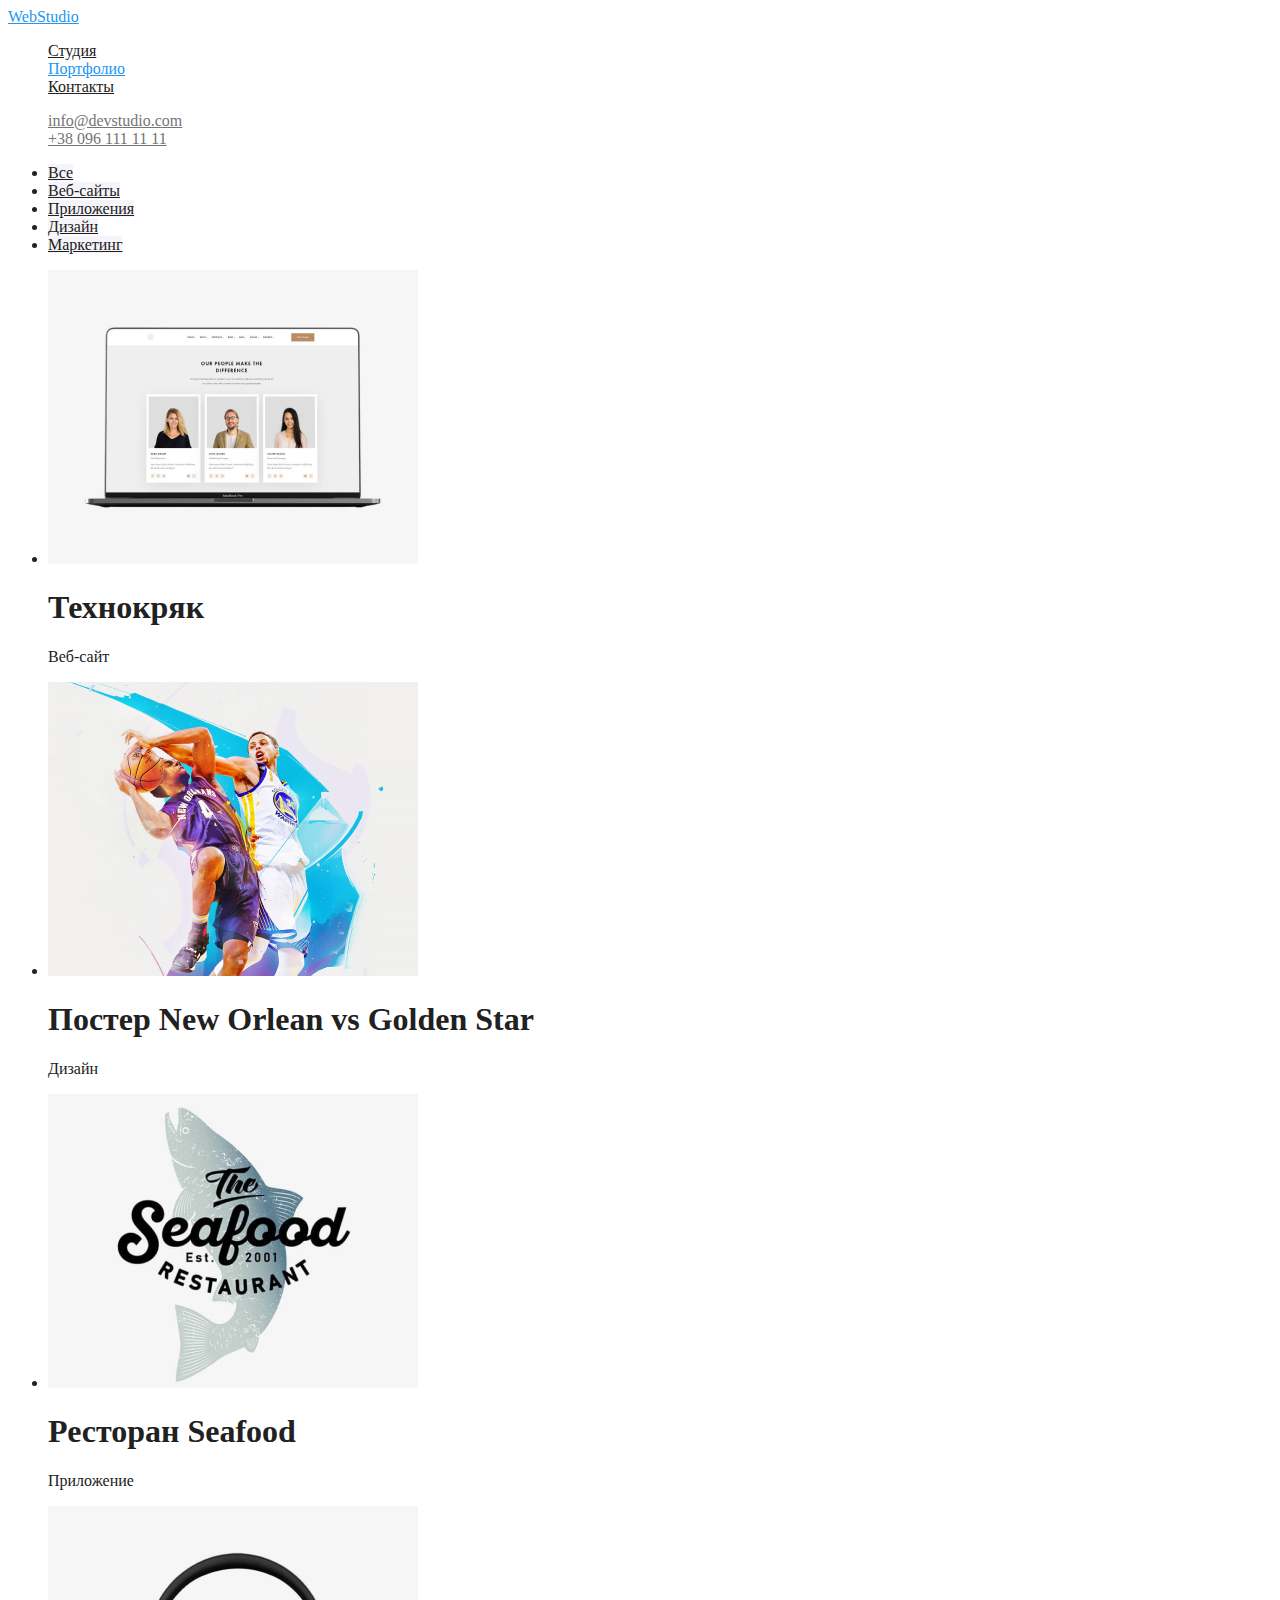
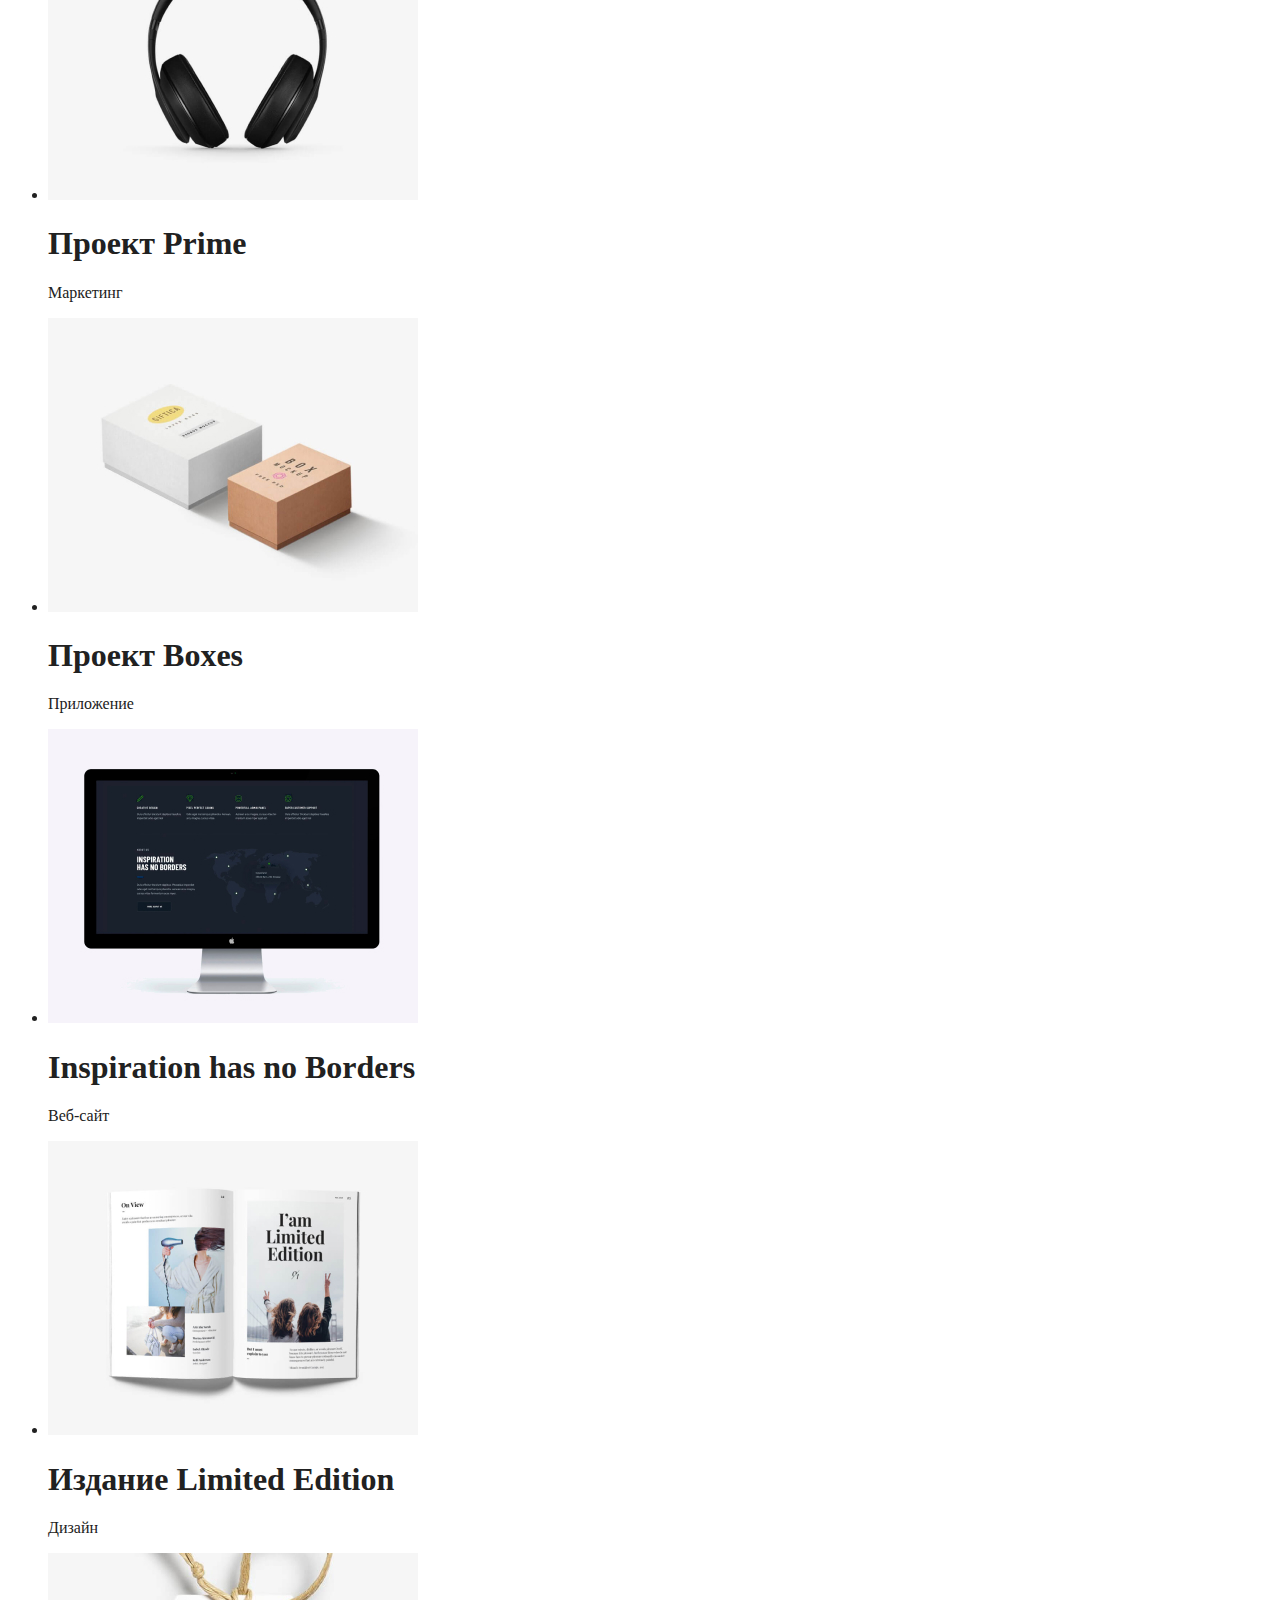
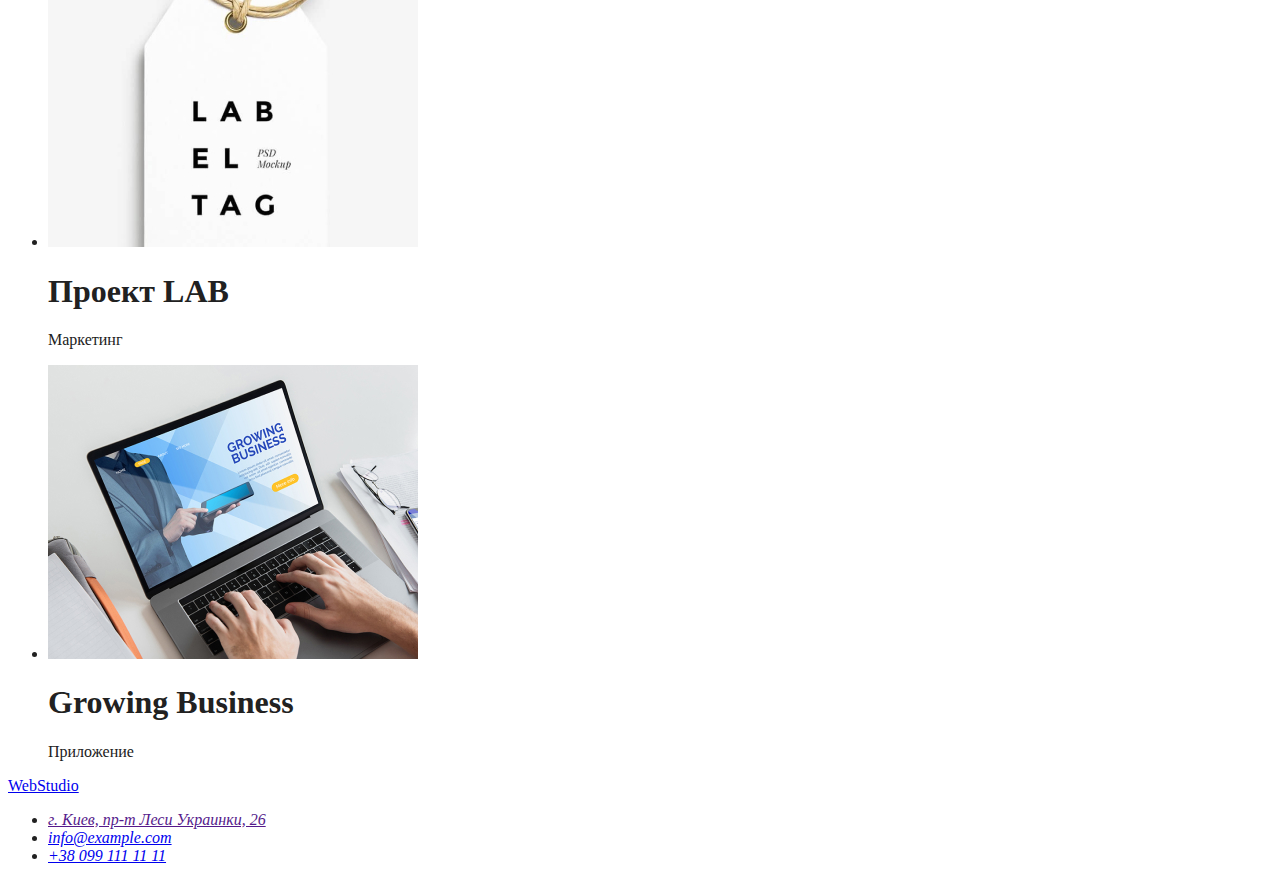
==== portfolio.html @ 6e8e8f47 "начало дз" ====
<!DOCTYPE html>
<html lang="en">
<head>
    <meta charset="UTF-8">
    <meta http-equiv="X-UA-Compatible" content="IE=edge">
    <meta name="viewport" content="width=device-width, initial-scale=1.0">
    <title>Document</title>
    <link rel="stylesheet" href="/css/style.css">
</head>
<body>
    
    <!--  Webpage header  --> 
    <header>

        <!--  Navigating to other pages  -->
        <nav>
          <a href="/" class="logo"> WebStudio </a>

          <ul class=" site-nav  list">
             <li><a href="">Студия</a></li>
             <li><a href="" class="current">Портфолио</a></li>
             <li><a href="">Контакты</a></li>
          </ul>
        </nav>


          <ul class="auto-nav  list">
             <li><a href="">info@devstudio.com</a></li>
             <li><a href="">+38 096 111 11 11</a></li>
          </ul>

        
    </header>

    <main>

        <!-- Section  -->

        <ul class="button-secondary">
            <li>
                <a href="">Все</a>
            </li>
            <li>
                <a href="">Веб-сайты</a>
            </li>
            <li>
                <a href="">Приложения</a>
            </li>
            <li>
                <a href="">Дизайн</a>
            </li>
            <li>
                <a href="">Маркетинг</a>
            </li>
        </ul>

        <ul>
            <li>
                <img src="./imeges/portfolio1.jpg" alt="" width="">
                <h1>Технокряк</h1>
                <p>Веб-сайт</p>
            </li>
            <li>
                <img src="./imeges/portfolio2.jpg" alt="" width="">
                <h1>Постер New Orlean vs Golden Star</h1>
                <p>Дизайн</p>
            </li>
            <li>
                <img src="./imeges/portfolio3.jpg" alt="" width="">
                <h1>Ресторан Seafood</h1>
                <p>Приложение</p>
            </li>
            <li>
                <img src="./imeges/portfolio4.jpg" alt="" width="">
                <h1>Проект Prime</h1>
                <p>Маркетинг</p>
            </li>
            <li>
                <img src="./imeges/portfolio5.jpg" alt="" width="">
                <h1>Проект Boxes</h1>
                <p>Приложение</p>
            </li>
            <li>
                <img src="./imeges/portfolio6.jpg" alt="" width="">
                <h1>Inspiration has no Borders</h1>
                <p>Веб-сайт</p>
            </li>
            <li>
                <img src="./imeges/portfolio7.jpg" alt="" width="">
                <h1>Издание Limited Edition</h1>
                <p>Дизайн</p>
            </li>
            <li>
                <img src="./imeges/portfolio8.jpg" alt="" width="">
                <h1>Проект LAB</h1>
                <p>Маркетинг</p>
            </li>
            <li>
                <img src="./imeges/portfolio9.jpg" alt="" width="">
                <h1>Growing Business</h1>
                <p>Приложение</p>
            </li>

        </ul>
    </main>






    <!-- Footer  -->
    <footer>

        <a href="/"> WebStudio </a>

        <address>
            <ul>
                <li>
                    <a href="">г. Киев, пр-т Леси Украинки, 26</a>
                </li>
                <li>
                    <a href="mailto:info@example.com" >info@example.com</a>
                </li>
                <li>
                    <a href="tel:+38 099 111 11 11">+38 099 111 11 11</a>
                </li>
             </ul>
        </address>


    </footer>
</body>
</html>
---- css/style.css ----
:root{
    --primary-text-color: #212121;
    --title-text-color: #757575;
    --accent-color: #FFFFFF;
    --hover-color: #2196F3;
    --background-color: #F5F4FA;
    
}



body{
    color: var(--primary-text-color);
}

.list{
    list-style: none;
}

/* Heder */
.logo{
    color: var(--hover-color);
}

/* Site navigation */
.site-nav a{
    color: var(--primary-text-color);
}
.site-nav :hover , 
.site-nav :focus{
    color: var(--hover-color);
}
.site-nav .current{
    color: var(--hover-color);
}

.auto-nav a{
    color: var(--title-text-color);
}
.auto-nav :hover,
.auto-nav :focus{
    color: var(--hover-color);
}

/*  Hero section */

.hero-title{
    color: var(--accent-color);
}

/* Section 2 */

.work-list .title{
    color: var(--primary-text-color) ;
}
.work-list .paragraph{
    color: var(--title-text-color);
}

/* Section 3 */

.section-title{
    color: var(--primary-text-color);
}

/* Section 4 */

.team-list .title {
    color: var(--primary-text-color);
}
.team-list .paragraph{
    color: var(--title-text-color);
}



/* Portfolio */

.button-secondary a{
    color:var(--primary-text-color);
    background:var(--background-color);
}
.button-secondary :hover,
.button-secondary :focus{
    background: var(--hover-color);
}
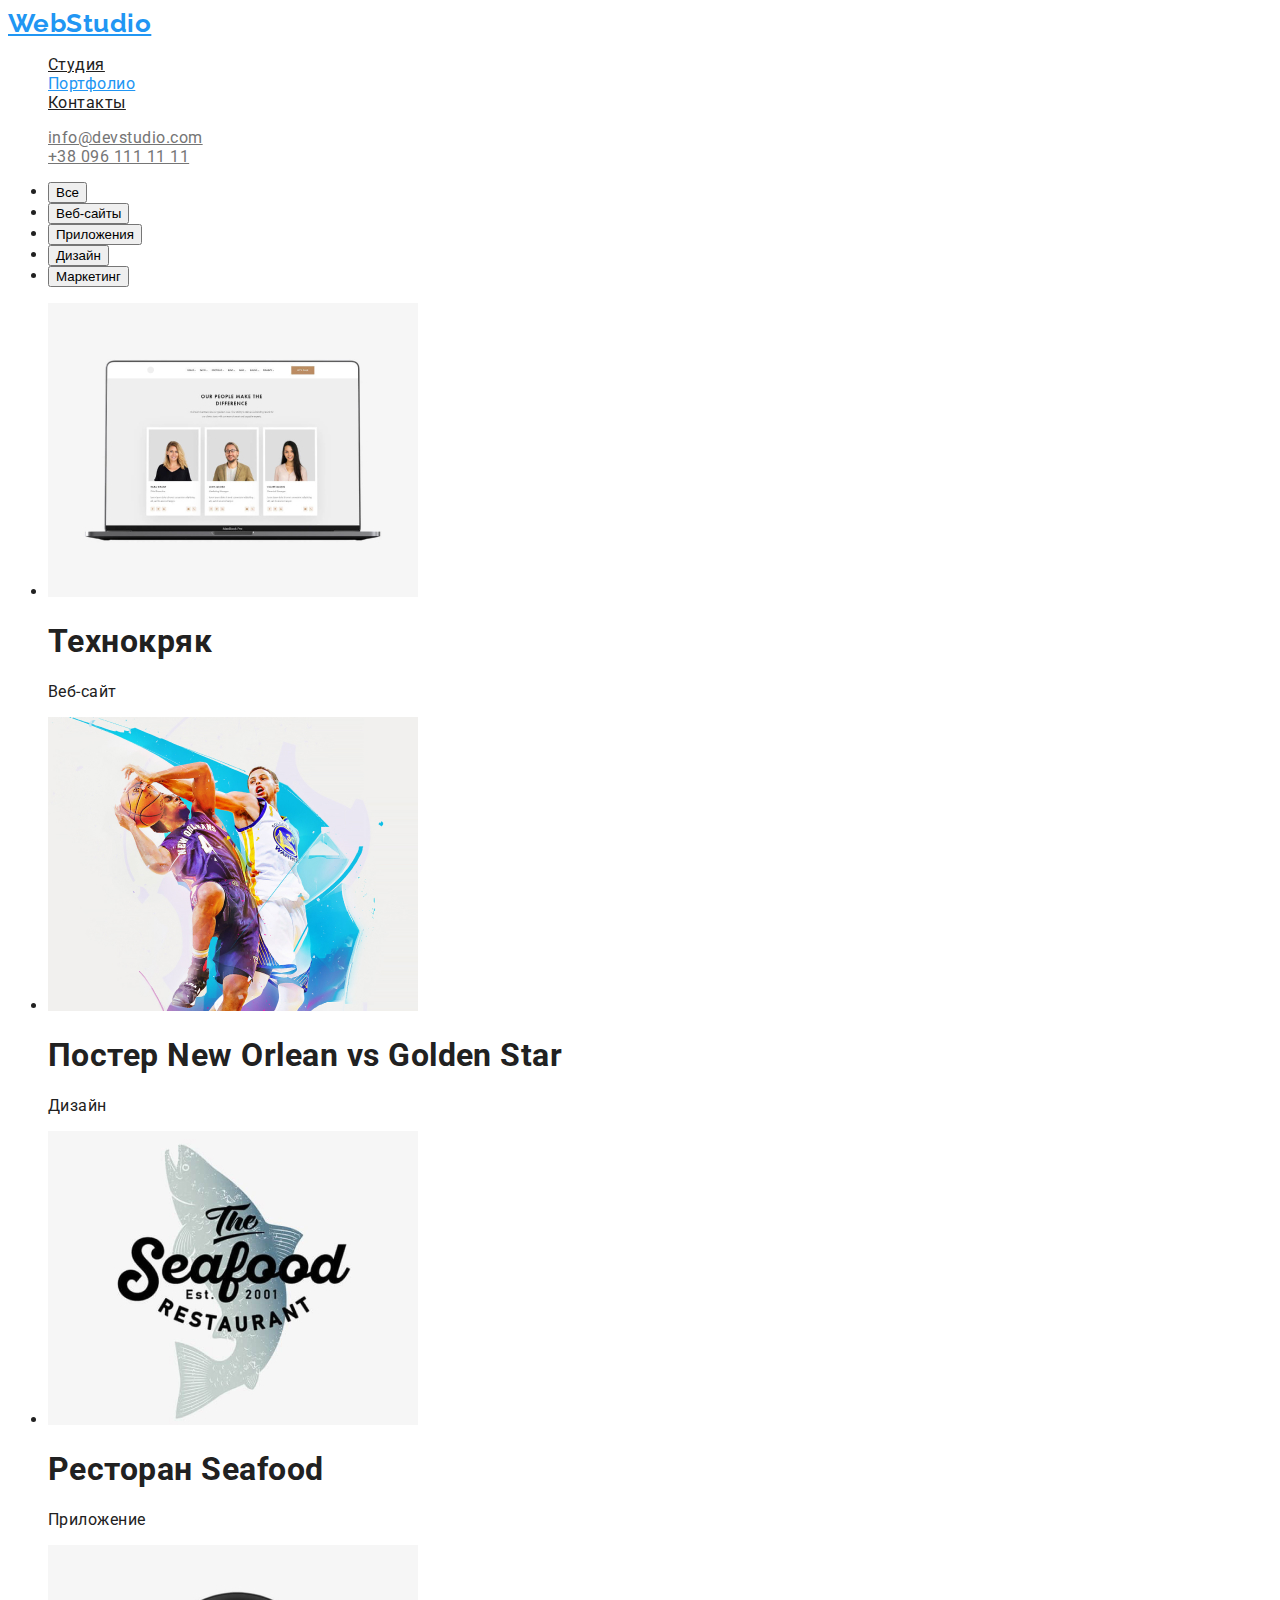
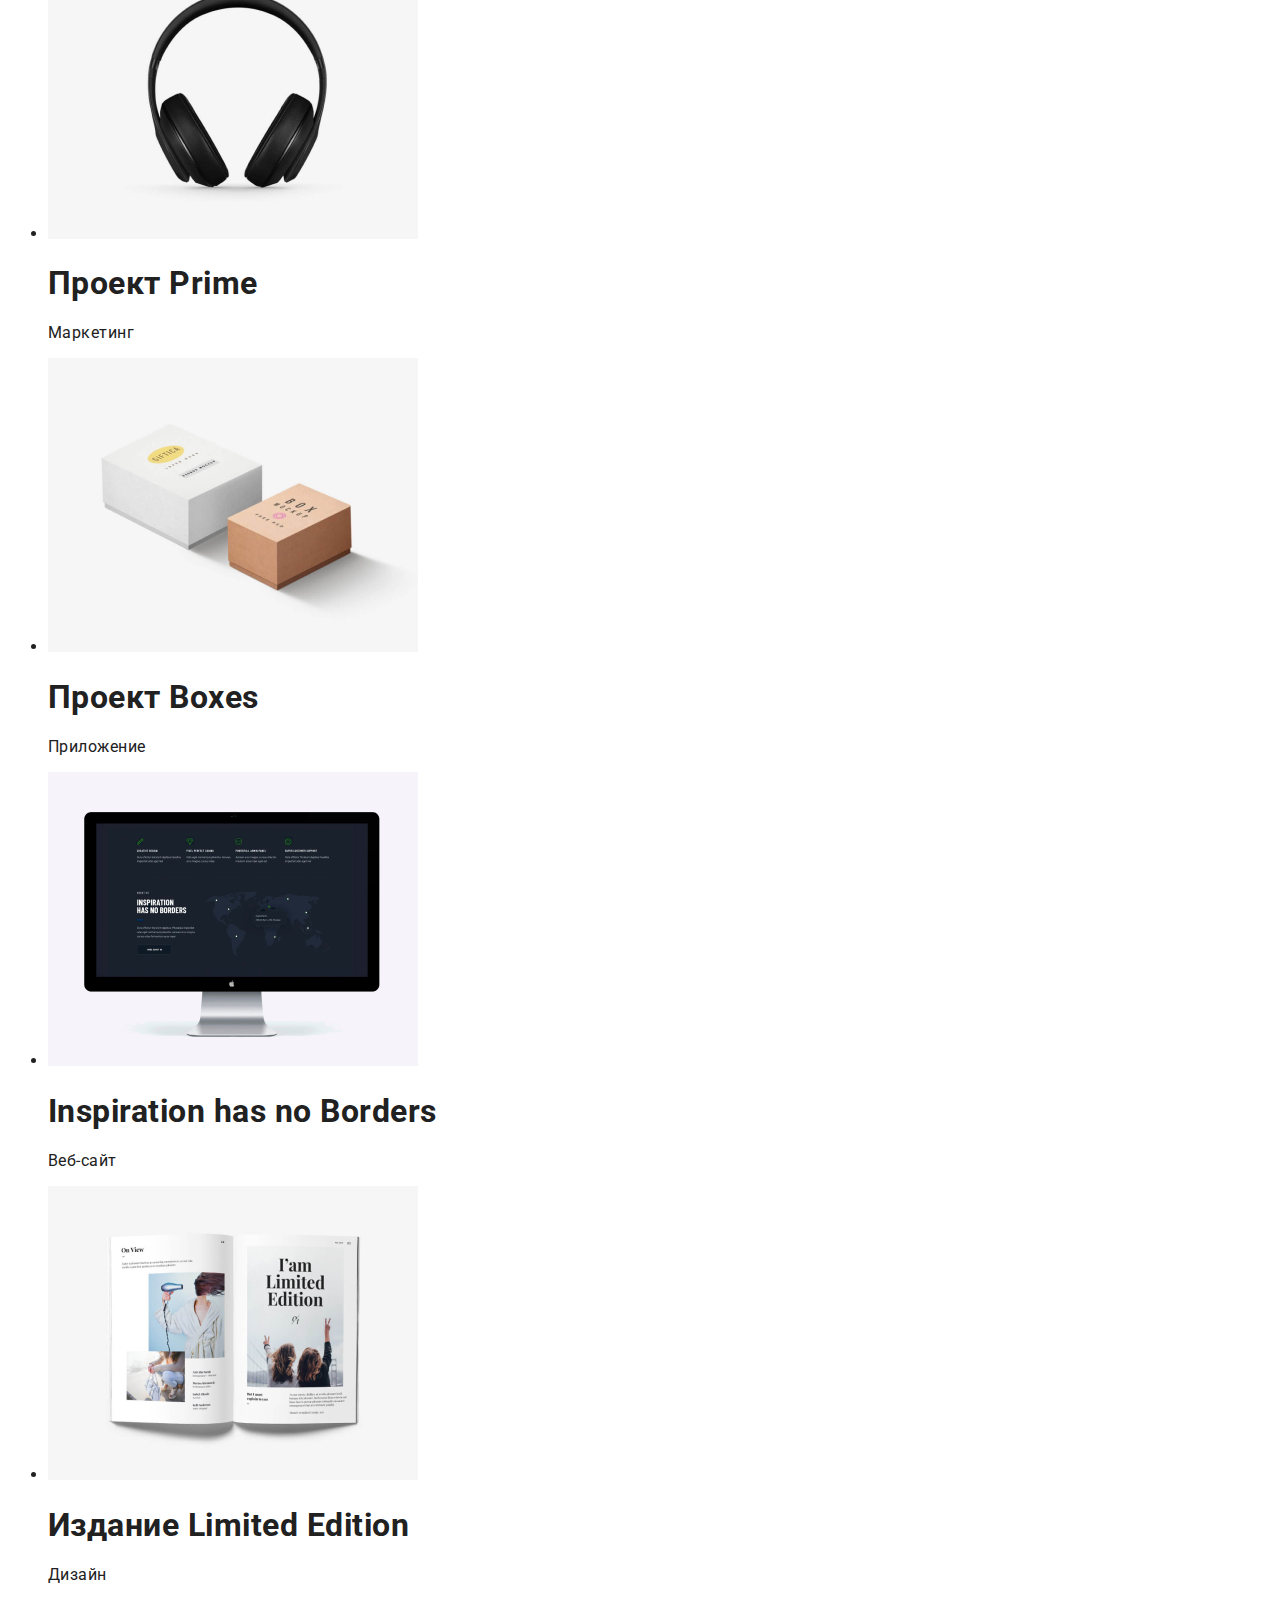
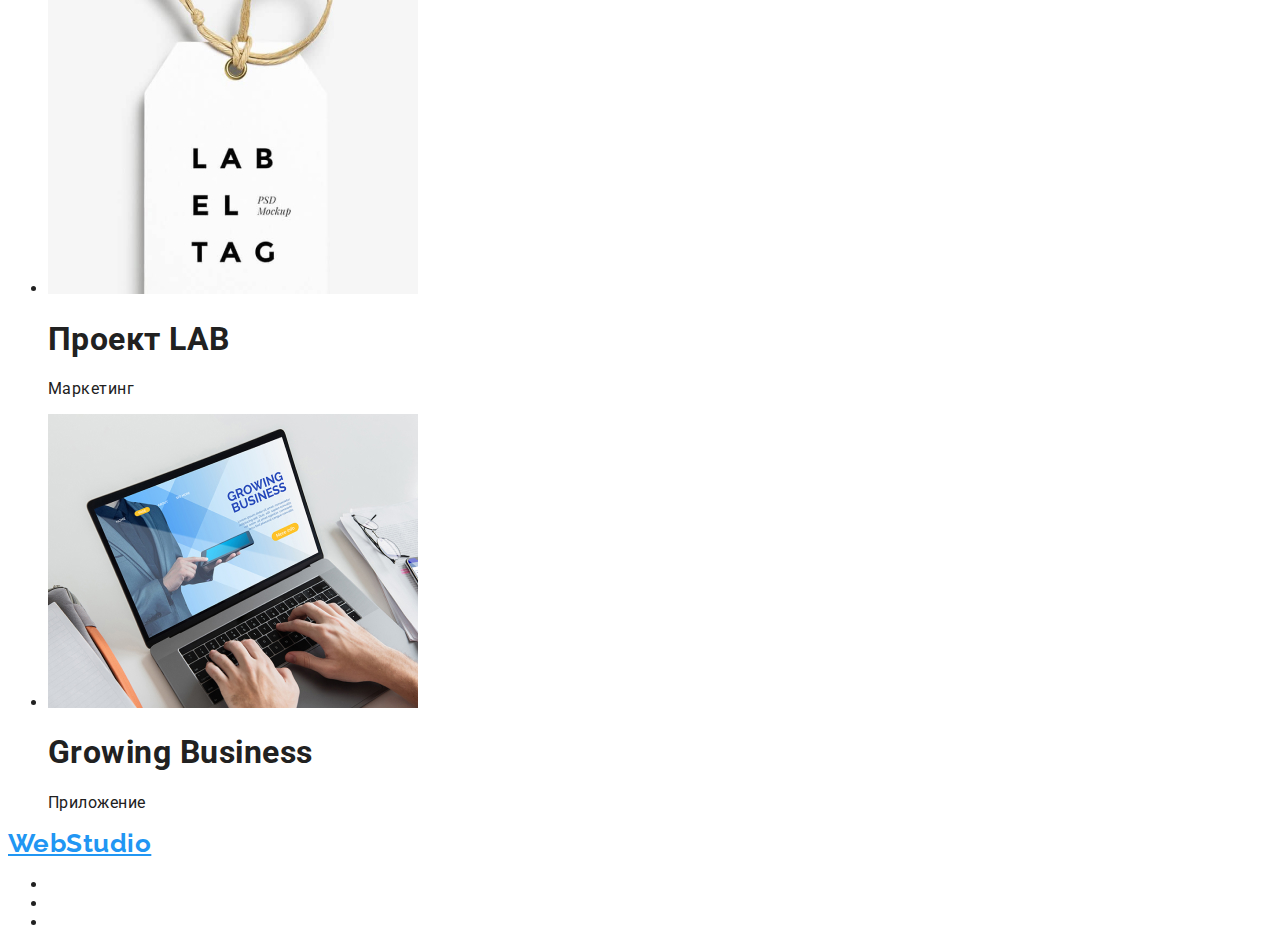
==== commit 34111f4d: "кнопки" ====
--- a/portfolio.html
+++ b/portfolio.html
@@ -5,6 +5,8 @@
     <meta http-equiv="X-UA-Compatible" content="IE=edge">
     <meta name="viewport" content="width=device-width, initial-scale=1.0">
     <title>Document</title>
+    <link href="https://fonts.googleapis.com/css2?family=Raleway:wght@700&family=Roboto:wght@400;500;700;900&display=swap" 
+    rel="stylesheet">
     <link rel="stylesheet" href="/css/style.css">
 </head>
 <body>
@@ -17,7 +19,7 @@
           <a href="/" class="logo"> WebStudio </a>
 
           <ul class=" site-nav  list">
-             <li><a href="">Студия</a></li>
+             <li><a href="./index.html">Студия</a></li>
              <li><a href="" class="current">Портфолио</a></li>
              <li><a href="">Контакты</a></li>
           </ul>
@@ -36,67 +38,67 @@
 
         <!-- Section  -->
 
-        <ul class="button-secondary">
+        <ul>
             <li>
-                <a href="">Все</a>
+                <button class="button-secondary">Все</button>
             </li>
             <li>
-                <a href="">Веб-сайты</a>
+                <button class="button-secondary">Веб-сайты</button>
             </li>
             <li>
-                <a href="">Приложения</a>
+                <button class="button-secondary">Приложения</button>
             </li>
             <li>
-                <a href="">Дизайн</a>
+                <button class="button-secondary">Дизайн</button>
             </li>
             <li>
-                <a href="">Маркетинг</a>
+                <button class="button-secondary">Маркетинг</button>
             </li>
         </ul>
 
         <ul>
             <li>
-                <img src="./imeges/portfolio1.jpg" alt="" width="">
+                <img src="./imeges/portfolio1.jpg" alt="" width="370">
                 <h1>Технокряк</h1>
                 <p>Веб-сайт</p>
             </li>
             <li>
-                <img src="./imeges/portfolio2.jpg" alt="" width="">
+                <img src="./imeges/portfolio2.jpg" alt="" width="370">
                 <h1>Постер New Orlean vs Golden Star</h1>
                 <p>Дизайн</p>
             </li>
             <li>
-                <img src="./imeges/portfolio3.jpg" alt="" width="">
+                <img src="./imeges/portfolio3.jpg" alt="" width="370">
                 <h1>Ресторан Seafood</h1>
                 <p>Приложение</p>
             </li>
             <li>
-                <img src="./imeges/portfolio4.jpg" alt="" width="">
+                <img src="./imeges/portfolio4.jpg" alt="" width="370">
                 <h1>Проект Prime</h1>
                 <p>Маркетинг</p>
             </li>
             <li>
-                <img src="./imeges/portfolio5.jpg" alt="" width="">
+                <img src="./imeges/portfolio5.jpg" alt="" width="370">
                 <h1>Проект Boxes</h1>
                 <p>Приложение</p>
             </li>
             <li>
-                <img src="./imeges/portfolio6.jpg" alt="" width="">
+                <img src="./imeges/portfolio6.jpg" alt="" width="370">
                 <h1>Inspiration has no Borders</h1>
                 <p>Веб-сайт</p>
             </li>
             <li>
-                <img src="./imeges/portfolio7.jpg" alt="" width="">
+                <img src="./imeges/portfolio7.jpg" alt="" width="370">
                 <h1>Издание Limited Edition</h1>
                 <p>Дизайн</p>
             </li>
             <li>
-                <img src="./imeges/portfolio8.jpg" alt="" width="">
+                <img src="./imeges/portfolio8.jpg" alt="" width="370">
                 <h1>Проект LAB</h1>
                 <p>Маркетинг</p>
             </li>
             <li>
-                <img src="./imeges/portfolio9.jpg" alt="" width="">
+                <img src="./imeges/portfolio9.jpg" alt="" width="370">
                 <h1>Growing Business</h1>
                 <p>Приложение</p>
             </li>
@@ -112,12 +114,12 @@
     <!-- Footer  -->
     <footer>
 
-        <a href="/"> WebStudio </a>
+        <a href="/" class="logo"> WebStudio </a>
 
         <address>
-            <ul>
+            <ul class="info">
                 <li>
-                    <a href="">г. Киев, пр-т Леси Украинки, 26</a>
+                    <a href="" class="adress">г. Киев, пр-т Леси Украинки, 26</a>
                 </li>
                 <li>
                     <a href="mailto:info@example.com" >info@example.com</a>
--- a/css/style.css
+++ b/css/style.css
@@ -4,6 +4,7 @@
     --accent-color: #FFFFFF;
     --hover-color: #2196F3;
     --background-color: #F5F4FA;
+    --footer-color: rgba(255, 255, 255, 0.6);
     
 }
 
@@ -11,6 +12,9 @@
 
 body{
     color: var(--primary-text-color);
+
+    font-family: Roboto;
+    letter-spacing: 0.03em;
 }
 
 .list{
@@ -20,6 +24,10 @@
 /* Heder */
 .logo{
     color: var(--hover-color);
+    font-family: Raleway;
+    font-weight: bold;
+    font-size: 26px;
+    line-height: 1.19;
 }
 
 /* Site navigation */
@@ -72,6 +80,21 @@
     color: var(--title-text-color);
 }
 
+/*  Footer  */
+
+.info .adress{
+    color: var(--accent-color);
+}
+
+.info a{
+    color: var(--footer-color);
+}
+
+.info :hover,
+.info :focus{
+    color: var(--hover-color);
+}
+
 
 
 /* Portfolio */
@@ -80,7 +103,3 @@
     color:var(--primary-text-color);
     background:var(--background-color);
 }
-.button-secondary :hover,
-.button-secondary :focus{
-    background: var(--hover-color);
-}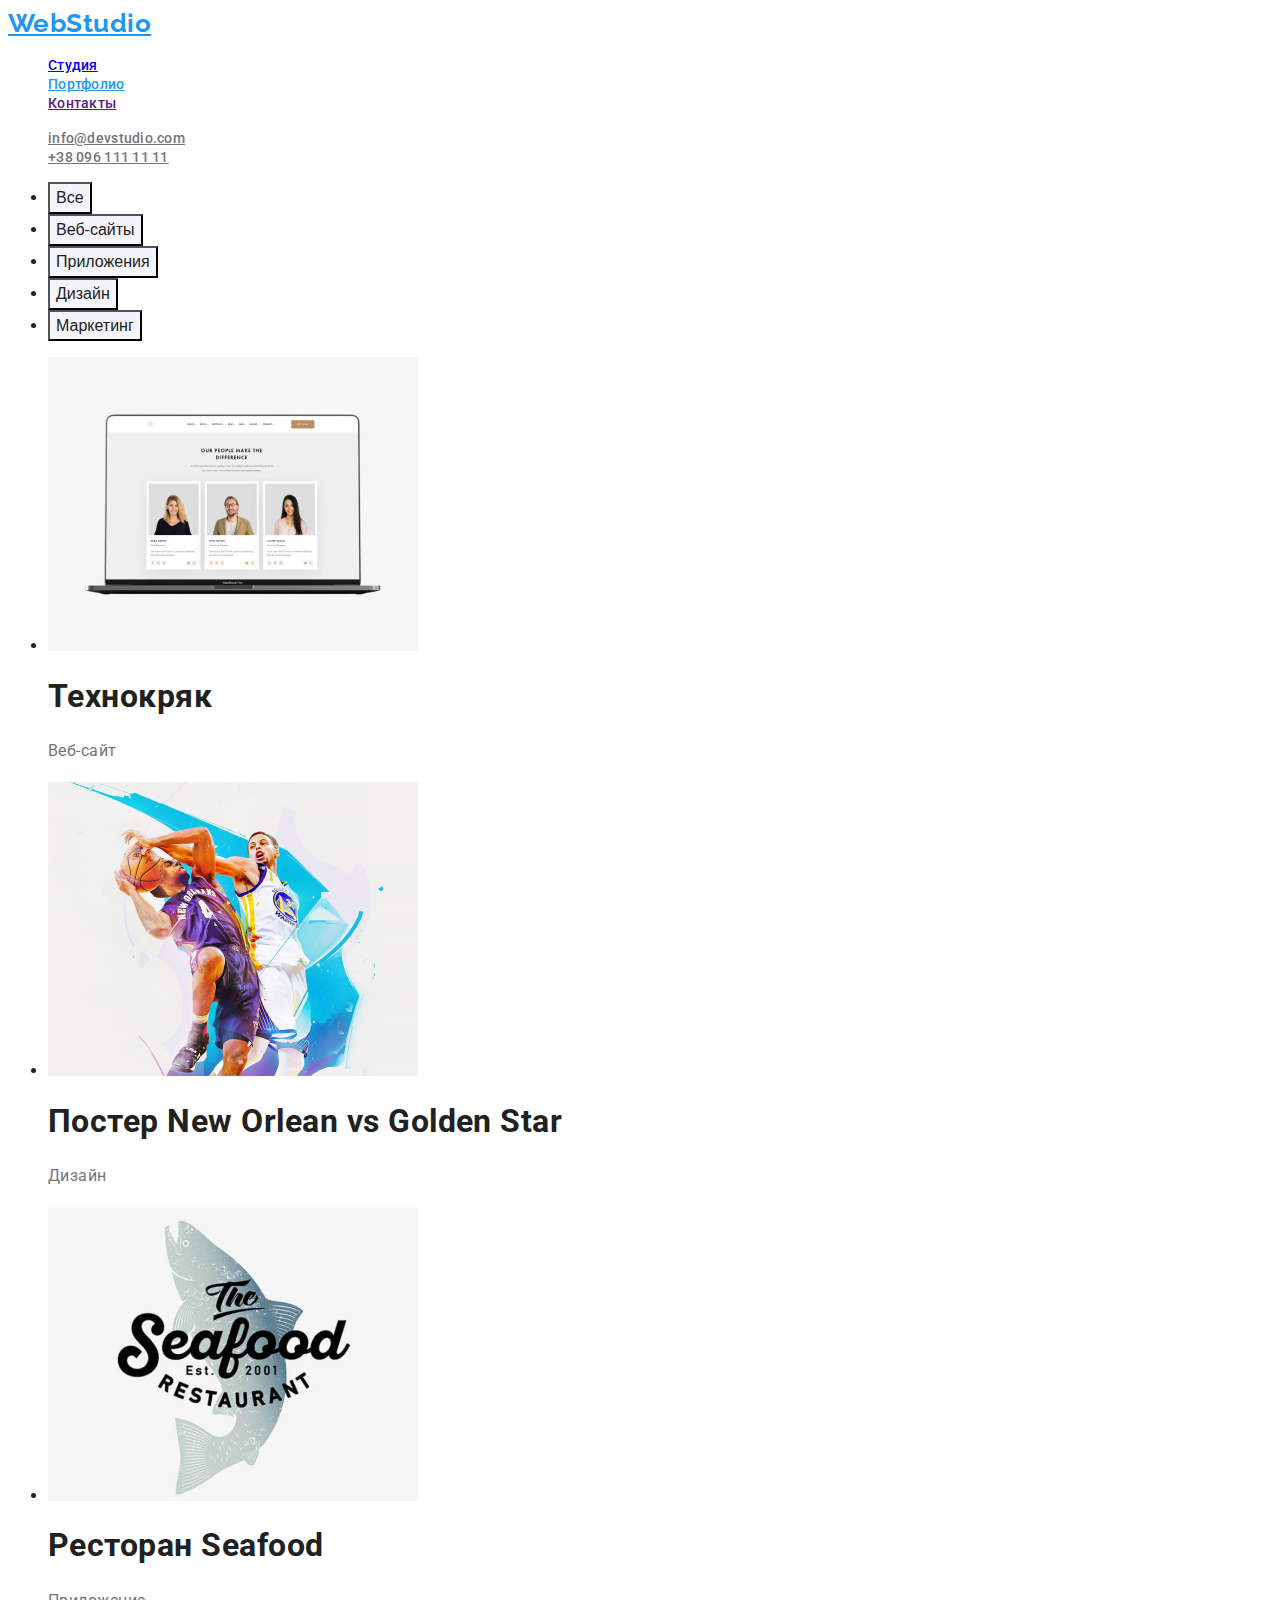
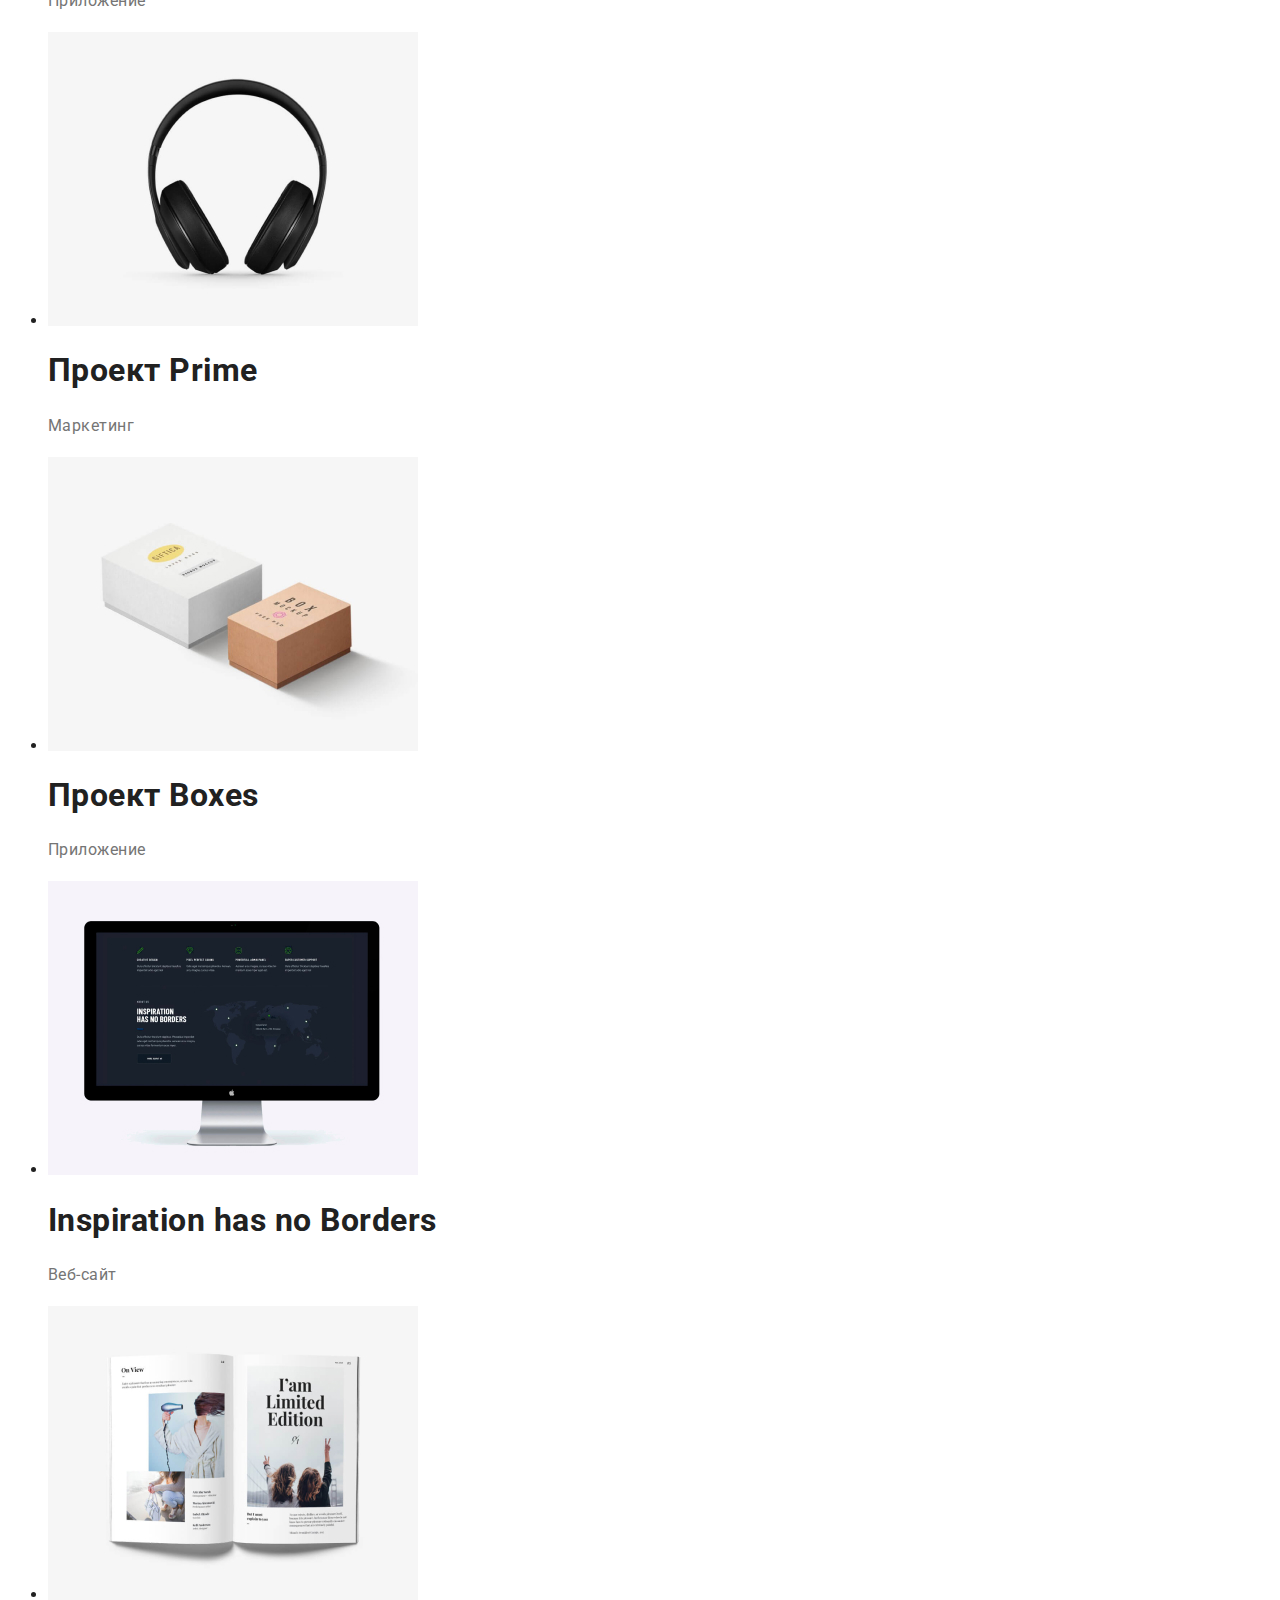
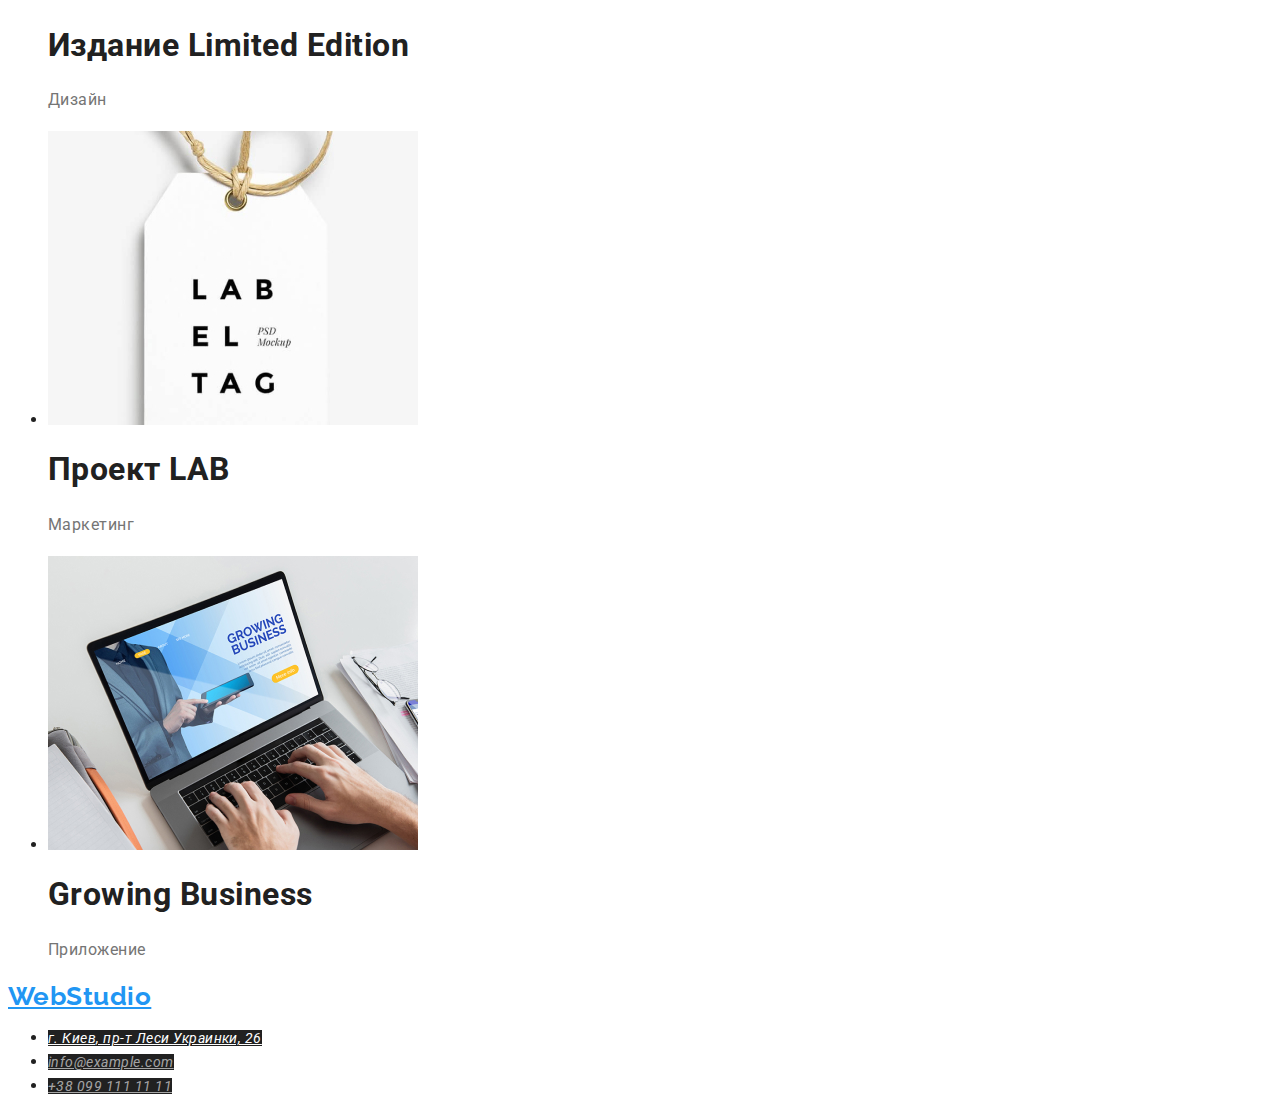
==== commit 6289ec0d: "шрифты" ====
--- a/portfolio.html
+++ b/portfolio.html
@@ -56,51 +56,51 @@
             </li>
         </ul>
 
-        <ul>
+        <ul class="example">
             <li>
                 <img src="./imeges/portfolio1.jpg" alt="" width="370">
-                <h1>Технокряк</h1>
-                <p>Веб-сайт</p>
+                <h1 class="head">Технокряк</h1>
+                <p class="indent">Веб-сайт</p>
             </li>
             <li>
                 <img src="./imeges/portfolio2.jpg" alt="" width="370">
-                <h1>Постер New Orlean vs Golden Star</h1>
-                <p>Дизайн</p>
+                <h1 class="head">Постер New Orlean vs Golden Star</h1>
+                <p class="indent">Дизайн</p>
             </li>
             <li>
                 <img src="./imeges/portfolio3.jpg" alt="" width="370">
-                <h1>Ресторан Seafood</h1>
-                <p>Приложение</p>
+                <h1 class="head">Ресторан Seafood</h1>
+                <p class="indent">Приложение</p>
             </li>
             <li>
                 <img src="./imeges/portfolio4.jpg" alt="" width="370">
-                <h1>Проект Prime</h1>
-                <p>Маркетинг</p>
+                <h1 class="head">Проект Prime</h1>
+                <p class="indent">Маркетинг</p>
             </li>
             <li>
                 <img src="./imeges/portfolio5.jpg" alt="" width="370">
-                <h1>Проект Boxes</h1>
-                <p>Приложение</p>
+                <h1 class="head">Проект Boxes</h1>
+                <p class="indent">Приложение</p>
             </li>
             <li>
                 <img src="./imeges/portfolio6.jpg" alt="" width="370">
-                <h1>Inspiration has no Borders</h1>
-                <p>Веб-сайт</p>
+                <h1 class="head">Inspiration has no Borders</h1>
+                <p class="indent">Веб-сайт</p>
             </li>
             <li>
                 <img src="./imeges/portfolio7.jpg" alt="" width="370">
-                <h1>Издание Limited Edition</h1>
-                <p>Дизайн</p>
+                <h1 class="head">Издание Limited Edition</h1>
+                <p class="indent">Дизайн</p>
             </li>
             <li>
                 <img src="./imeges/portfolio8.jpg" alt="" width="370">
-                <h1>Проект LAB</h1>
-                <p>Маркетинг</p>
+                <h1 class="head">Проект LAB</h1>
+                <p class="indent">Маркетинг</p>
             </li>
             <li>
                 <img src="./imeges/portfolio9.jpg" alt="" width="370">
-                <h1>Growing Business</h1>
-                <p>Приложение</p>
+                <h1 class="head">Growing Business</h1>
+                <p class="indent">Приложение</p>
             </li>
 
         </ul>
--- a/css/style.css
+++ b/css/style.css
@@ -32,7 +32,10 @@
 
 /* Site navigation */
 .site-nav a{
-    color: var(--primary-text-color);
+    font-weight: 500;
+    font-size: 14px;
+    line-height: 1.14;
+    letter-spacing: 0.02em;
 }
 .site-nav :hover , 
 .site-nav :focus{
@@ -44,6 +47,10 @@
 
 .auto-nav a{
     color: var(--title-text-color);
+    font-weight: 500;
+    font-size: 14px;
+    line-height: 1.14;
+    letter-spacing: 0.02em;
 }
 .auto-nav :hover,
 .auto-nav :focus{
@@ -54,40 +61,70 @@
 
 .hero-title{
     color: var(--accent-color);
+    font-weight: 900;
+    font-size: 44px;
+    line-height: 1.36;
+    text-align: center;
+    letter-spacing: 0.06em;
+    text-transform: uppercase;
+    background: #212121;
 }
+
+.button{
+    color: var(--accent-color);
+    background: var(--hover-color);
+    font-weight: 700;
+    font-size: 16px;
+    line-height: 1.87;
+    letter-spacing: 0.06em;
+}
+
 
 /* Section 2 */
 
 .work-list .title{
     color: var(--primary-text-color) ;
+    font-weight: 700;
+    font-size: 14px;
+    line-height: 1.14;
+    text-transform: uppercase;
 }
 .work-list .paragraph{
     color: var(--title-text-color);
+    font-size: 14px;
+    line-height: 1.7;
 }
 
 /* Section 3 */
 
-.section-title{
+.section{
     color: var(--primary-text-color);
+    font-size: 36px;
+    line-height: 1.16;
+    text-align: center;
 }
 
 /* Section 4 */
 
 .team-list .title {
     color: var(--primary-text-color);
+    font-weight: 500;
+    font-size: 16px;
+    line-height: 1.18;
 }
 .team-list .paragraph{
     color: var(--title-text-color);
+    font-size: 16px;
+    line-height: 1.18;
 }
 
 /*  Footer  */
 
-.info .adress{
-    color: var(--accent-color);
-}
-
 .info a{
     color: var(--footer-color);
+    font-size: 14px;
+    line-height: 1.7;
+    background: var(--primary-text-color);
 }
 
 .info :hover,
@@ -95,11 +132,33 @@
     color: var(--hover-color);
 }
 
+.info .adress{
+    color: var(--accent-color);
+}
+
+
+
 
 
 /* Portfolio */
 
-.button-secondary a{
+.button-secondary{
     color:var(--primary-text-color);
     background:var(--background-color);
+    font-weight: 500;
+    font-size: 16px;
+    line-height: 1.62;
 }
+
+.example .heaad{
+    color: var(--primary-text-color);
+    font-weight: 700;
+    font-size: 18px;
+    line-height: 2;
+}
+
+.example .indent{
+    color: var(--title-text-color);
+    font-size: 16px;
+    line-height: 1.87;
+}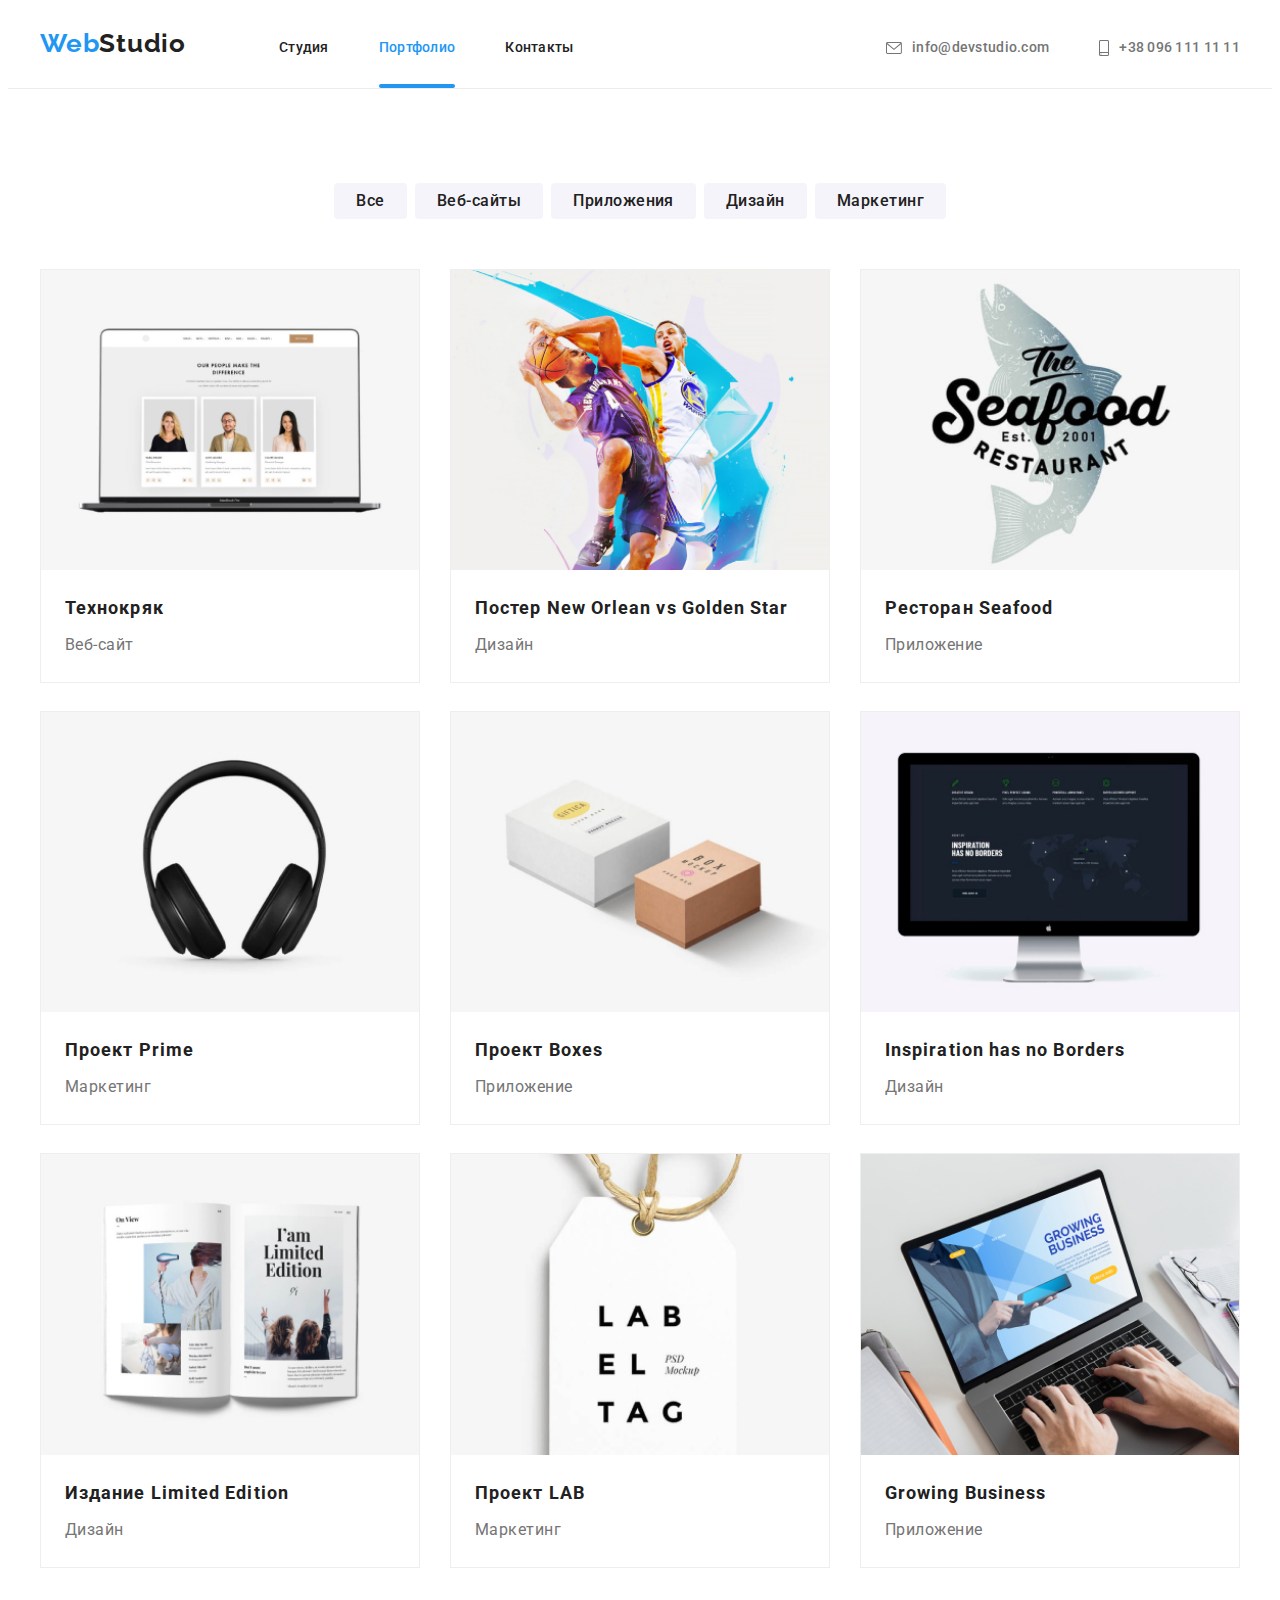
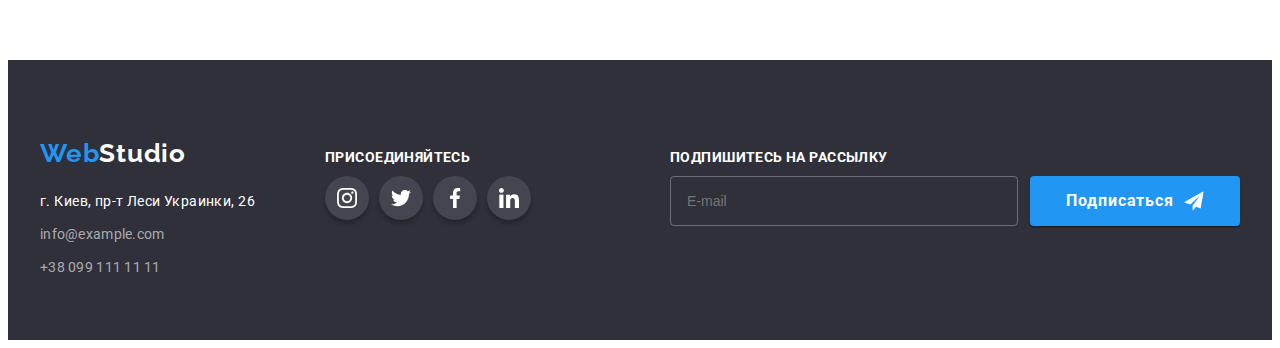
==== commit a9a729a0: "hw" ====
--- a/portfolio.html
+++ b/portfolio.html
@@ -1,136 +1,719 @@
 <!DOCTYPE html>
-<html lang="en">
-<head>
-    <meta charset="UTF-8">
-    <meta http-equiv="X-UA-Compatible" content="IE=edge">
-    <meta name="viewport" content="width=device-width, initial-scale=1.0">
-    <title>Document</title>
-    <link href="https://fonts.googleapis.com/css2?family=Raleway:wght@700&family=Roboto:wght@400;500;700;900&display=swap" 
-    rel="stylesheet">
-    <link rel="stylesheet" href="/css/style.css">
-</head>
-<body>
-    
-    <!--  Webpage header  --> 
-    <header>
-
-        <!--  Navigating to other pages  -->
-        <nav>
-          <a href="/" class="logo"> WebStudio </a>
-
-          <ul class=" site-nav  list">
-             <li><a href="./index.html">Студия</a></li>
-             <li><a href="" class="current">Портфолио</a></li>
-             <li><a href="">Контакты</a></li>
+<html lang="ru">
+  <head>
+    <meta charset="UTF-8" />
+    <meta http-equiv="X-UA-Compatible" content="IE=edge" />
+    <meta name="viewport" content="width=device-width, initial-scale=1.0" />
+    <title>Портфолио</title>
+    <link
+      rel="stylesheet"
+      href="https://fonts.googleapis.com/css2?family=Raleway:wght@700&family=Roboto:wght@400;500;700;900&display=swap"
+    />
+    <link
+      rel="stylesheet"
+      href="https://cdnjs.cloudflare.com/ajax/libs/modern-normalize/1.1.0/modern-normalize.min.css"
+      integrity="sha512-wpPYUAdjBVSE4KJnH1VR1HeZfpl1ub8YT/NKx4PuQ5NmX2tKuGu6U/JRp5y+Y8XG2tV+wKQpNHVUX03MfMFn9Q=="
+      crossorigin="anonymous"
+      referrerpolicy="no-referrer"
+    />
+    <link rel="stylesheet" href="./css/main.min.css" />
+  </head>
+  <body>
+    <!-- HEADER -->
+    <header class="header">
+      <div class="container header__container">
+        <nav class="header-nav">
+          <a href="./index.html" class="logo logo--dark">
+            <span class="logo__accent">Web</span>Studio
+          </a>
+          <ul class="header-nav__list list">
+            <li class="header-nav__item">
+              <a href="./index.html" class="link header-nav__link">Студия </a>
+            </li>
+            <li class="header-nav__item">
+              <a
+                href="./portfolio.html"
+                class="header-nav__link--current header-nav__link link"
+                >Портфолио</a
+              >
+            </li>
+            <li class="header-nav__item">
+              <a href="" class="header-nav__link link">Контакты</a>
+            </li>
           </ul>
         </nav>
+        <ul class="contact-list list">
+          <li class="item contact-list__item">
+            <a class="contact-list__link link" href="mailto:info@devstudio.com">
+              <svg class="contact-list__icon icon-mail" width="16" height="12">
+                <use href="./images/svg/icons.svg#icon-envelope"></use>
+              </svg>
+              info@devstudio.com
+            </a>
+          </li>
+          <li class="item contact-list__item">
+            <a class="contact-list__link link" href="tel:+380961111111">
+              <svg class="contact-list__icon icon-tel" width="10" height="16">
+                <use href="./images/svg/icons.svg#icon-smartphone"></use>
+              </svg>
+              +38 096 111 11 11
+            </a>
+          </li>
+        </ul>
 
-
-          <ul class="auto-nav  list">
-             <li><a href="">info@devstudio.com</a></li>
-             <li><a href="">+38 096 111 11 11</a></li>
+        <button
+          class="header-btn"
+          type="button"
+          data-menu-button
+          aria-expanded="false"
+        >
+          <svg class="header-btn__icon" width="40" height="40">
+            <use
+              class="header-btn__icon--open"
+              href="./images/svg/icons.svg#icon-menu-open"
+            ></use>
+            <use
+              class="header-btn__icon--close"
+              href="./images/svg/icons.svg#icon-menu-close"
+            ></use>
+          </svg>
+        </button>
+        <div class="modal-menu" data-menu>
+          <ul class="modal-menu__list list">
+            <li class="modal-menu__item">
+              <a class="modal-menu__link" href="./index.html">Студия</a>
+            </li>
+            <li class="modal-menu__item">
+              <a
+                class="modal-menu__link modal-menu__link--current current"
+                href="./portfolio.html"
+                >Портфолио</a
+              >
+            </li>
+            <li class="modal-menu__item">
+              <a class="modal-menu__link" href="">Контакты</a>
+            </li>
+          </ul>
+          <div class="modal-menu__wraper">
+            <ul class="modal-menu__contacts list">
+              <li class="modal-menu__contacts-item">
+                <a
+                  class="modal-menu__contacts-link tel"
+                  href="tel:+380961111111"
+                >
+                  +38 096 111 11 11
+                </a>
+              </li>
+              <li class="modal-menu__contacts-item">
+                <a
+                  class="modal-menu__contacts-link"
+                  href="mailto:info@devstudio.com"
+                  class=""
+                  >info@devstudio.com
+                </a>
+              </li>
+            </ul>
+            <ul class="socials list">
+              <li class="socials__item">
+                <a href="" class="socials__link">Instagram</a>
+              </li>
+              <li class="socials__item">
+                <a href="" class="socials__link">Twitter</a>
+              </li>
+              <li class="socials__item">
+                <a href="" class="socials__link">Facebook</a>
+              </li>
+              <li class="socials__item">
+                <a href="" class="socials__link">LinkedIn</a>
+              </li>
+            </ul>
+          </div>
+        </div>
+      </div>
+    </header>
+    <main>
+      <!-- PORTFOLIO -->
+      <section class="section portfolio">
+        <div class="container">
+          <ul class="list portfolio__list">
+            <li class="portfolio__item">
+              <button class="portfolio__button button" type="button">
+                Все
+              </button>
+            </li>
+            <li class="portfolio__item">
+              <button class="portfolio__button button" type="button">
+                Веб-сайты
+              </button>
+            </li>
+            <li class="portfolio__item">
+              <button class="portfolio__button button" type="button">
+                Приложения
+              </button>
+            </li>
+            <li class="portfolio__item">
+              <button class="portfolio__button button" type="button">
+                Дизайн
+              </button>
+            </li>
+            <li class="portfolio__item">
+              <button class="portfolio__button button" type="button">
+                Маркетинг
+              </button>
+            </li>
           </ul>
 
-        
-    </header>
+          <ul class="work-list list">
+            <li class="work-list__item">
+              <article class="card">
+                <div class="card-thumb">
+                  <picture>
+                    <source
+                      srcset="
+                        ./images/portfolio/portfolio1-img-lg.jpg    1x,
+                        ./images/portfolio/portfolio1-img@2x-lg.jpg 2x
+                      "
+                      media="(min-width:1200px)"
+                      type="image/jpg"
+                    />
+                    <source
+                      srcset="
+                        ./images/portfolio/portfolio1-img-md.jpg    1x,
+                        ./images/portfolio/portfolio1-img@2x-md.jpg 2x
+                      "
+                      media="(min-width:768px)"
+                      type="image/jpg"
+                    />
+                    <source
+                      srcset="
+                        ./images/portfolio/portfolio1-img-sm.jpg    1x,
+                        ./images/portfolio/portfolio1-img@2x-sm.jpg 2x
+                      "
+                      media="(max-width:767px)"
+                      type="image/jpg"
+                    />
+                    <img
+                      src="./images/portfolio/portfolio1-img-sm.jpg"
+                      alt="Ноутбук открытый на старнице с портфолио"
+                      width="450"
+                      height="294"
+                      loading="lazy"
+                    />
+                  </picture>
 
-    <main>
+                  <div class="modal-portfolio">
+                    <p>
+                      Технокряк это современная площадка распространения
+                      коронавируса. Компании используют эту платформу для
+                      цифрового шпионажа и атак на защищённые сервера
+                      конкурентов.
+                    </p>
+                  </div>
+                </div>
+                <div class="card-content">
+                  <h3 class="work-list__subtitle">Технокряк</h3>
+                  <p class="work-list__text">Веб-сайт</p>
+                </div>
+              </article>
+            </li>
+            <li class="work-list__item">
+              <article class="card">
+                <div class="card-thumb">
+                  <picture>
+                    <source
+                      srcset="
+                        ./images/portfolio/portfolio2-img-lg.jpg    1x,
+                        ./images/portfolio/portfolio2-img@2x-lg.jpg 2x
+                      "
+                      media="(min-width:1200px)"
+                      type="image/jpg"
+                    />
+                    <source
+                      srcset="
+                        ./images/portfolio/portfolio2-img-md.jpg    1x,
+                        ./images/portfolio/portfolio2-img@2x-md.jpg 2x
+                      "
+                      media="(min-width:768px)"
+                      type="image/jpg"
+                    />
+                    <source
+                      srcset="
+                        ./images/portfolio/portfolio2-img-sm.jpg    1x,
+                        ./images/portfolio/portfolio2-img@2x-sm.jpg 2x
+                      "
+                      media="(max-width:767px)"
+                      type="image/jpg"
+                    />
+                    <img
+                      src="./images/portfolio/portfolio1-img-sm.jpg"
+                      alt="Постер с рисунком двух игроков в волейбол"
+                      width="450"
+                      height="294"
+                      loading="lazy"
+                    />
+                  </picture>
+                  <div class="modal-portfolio">
+                    <p>
+                      Lorem ipsum dolor sit amet consectetur, adipisicing elit.
+                      Tempora ducimus non voluptate distinctio! Repellendus qui
+                      nesciunt suscipit aliquid?
+                    </p>
+                  </div>
+                </div>
+                <div class="card-content">
+                  <h3 class="work-list__subtitle">
+                    Постер New Orlean vs Golden Star
+                  </h3>
+                  <p class="work-list__text">Дизайн</p>
+                </div>
+              </article>
+            </li>
+            <li class="work-list__item">
+              <article class="card">
+                <div class="card-thumb">
+                  <picture>
+                    <source
+                      srcset="
+                        ./images/portfolio/portfolio3-img-lg.jpg    1x,
+                        ./images/portfolio/portfolio3-img@2x-lg.jpg 2x
+                      "
+                      media="(min-width:1200px)"
+                      type="image/jpg"
+                    />
+                    <source
+                      srcset="
+                        ./images/portfolio/portfolio3-img-md.jpg    1x,
+                        ./images/portfolio/portfolio3-img@2x-md.jpg 2x
+                      "
+                      media="(min-width:768px)"
+                      type="image/jpg"
+                    />
+                    <source
+                      srcset="
+                        ./images/portfolio/portfolio3-img-sm.jpg    1x,
+                        ./images/portfolio/portfolio3-img@2x-sm.jpg 2x
+                      "
+                      media="(max-width:767px)"
+                      type="image/jpg"
+                    />
+                    <img
+                      src="./images/portfolio/portfolio3-img-sm.jpg"
+                      alt="Лого Ресторана Seafood"
+                      width="450"
+                      height="294"
+                      loading="lazy"
+                    />
+                  </picture>
+                  <div class="modal-portfolio">
+                    <p>
+                      Lorem ipsum dolor sit amet consectetur, adipisicing elit.
+                      Tempora ducimus non voluptate distinctio! Repellendus qui
+                      nesciunt suscipit aliquid?
+                    </p>
+                  </div>
+                </div>
+                <div class="card-content">
+                  <h3 class="work-list__subtitle">Ресторан Seafood</h3>
+                  <p class="work-list__text">Приложение</p>
+                </div>
+              </article>
+            </li>
+            <li class="work-list__item">
+              <article class="card">
+                <div class="card-thumb">
+                  <picture>
+                    <source
+                      srcset="
+                        ./images/portfolio/portfolio4-img-lg.jpg    1x,
+                        ./images/portfolio/portfolio4-img@2x-lg.jpg 2x
+                      "
+                      media="(min-width:1200px)"
+                      type="image/jpg"
+                    />
+                    <source
+                      srcset="
+                        ./images/portfolio/portfolio4-img-md.jpg    1x,
+                        ./images/portfolio/portfolio4-img@2x-md.jpg 2x
+                      "
+                      media="(min-width:768px)"
+                      type="image/jpg"
+                    />
+                    <source
+                      srcset="
+                        ./images/portfolio/portfolio4-img-sm.jpg    1x,
+                        ./images/portfolio/portfolio4-img@2x-sm.jpg 2x
+                      "
+                      media="(max-width:767px)"
+                      type="image/jpg"
+                    />
+                    <img
+                      src="./images/portfolio/portfolio4-img-sm.jpg"
+                      alt="Наушники полноразмерные накладные"
+                      width="450"
+                      height="294"
+                      loading="lazy"
+                    />
+                  </picture>
+                  <div class="modal-portfolio">
+                    <p>
+                      Lorem ipsum dolor sit amet consectetur, adipisicing elit.
+                      Tempora ducimus non voluptate distinctio! Repellendus qui
+                      nesciunt suscipit aliquid?
+                    </p>
+                  </div>
+                </div>
+                <div class="card-content">
+                  <h3 class="work-list__subtitle">Проект Prime</h3>
+                  <p class="work-list__text">Маркетинг</p>
+                </div>
+              </article>
+            </li>
+            <li class="work-list__item">
+              <article class="card">
+                <div class="card-thumb">
+                  <picture>
+                    <source
+                      srcset="
+                        ./images/portfolio/portfolio5-img-lg.jpg    1x,
+                        ./images/portfolio/portfolio5-img@2x-lg.jpg 2x
+                      "
+                      media="(min-width:1200px)"
+                      type="image/jpg"
+                    />
+                    <source
+                      srcset="
+                        ./images/portfolio/portfolio5-img-md.jpg    1x,
+                        ./images/portfolio/portfolio5-img@2x-md.jpg 2x
+                      "
+                      media="(min-width:768px)"
+                      type="image/jpg"
+                    />
+                    <source
+                      srcset="
+                        ./images/portfolio/portfolio5-img-sm.jpg    1x,
+                        ./images/portfolio/portfolio5-img@2x-sm.jpg 2x
+                      "
+                      media="(max-width:767px)"
+                      type="image/jpg"
+                    />
+                    <img
+                      src="./images/portfolio/portfolio5-img-sm.jpg"
+                      alt="Картонные коробки"
+                      width="450"
+                      height="294"
+                      loading="lazy"
+                    />
+                  </picture>
 
-        <!-- Section  -->
+                  <div class="modal-portfolio">
+                    <p>
+                      Lorem ipsum dolor sit amet consectetur, adipisicing elit.
+                      Tempora ducimus non voluptate distinctio! Repellendus qui
+                      nesciunt suscipit aliquid?
+                    </p>
+                  </div>
+                </div>
+                <div class="card-content">
+                  <h3 class="work-list__subtitle">Проект Boxes</h3>
+                  <p class="work-list__text">Приложение</p>
+                </div>
+              </article>
+            </li>
+            <li class="work-list__item">
+              <article class="card">
+                <div class="card-thumb">
+                  <picture>
+                    <source
+                      srcset="
+                        ./images/portfolio/portfolio6-img-lg.jpg    1x,
+                        ./images/portfolio/portfolio6-img@2x-lg.jpg 2x
+                      "
+                      media="(min-width:1200px)"
+                      type="image/jpg"
+                    />
+                    <source
+                      srcset="
+                        ./images/portfolio/portfolio6-img-md.jpg    1x,
+                        ./images/portfolio/portfolio6-img@2x-md.jpg 2x
+                      "
+                      media="(min-width:768px)"
+                      type="image/jpg"
+                    />
+                    <source
+                      srcset="
+                        ./images/portfolio/portfolio6-img-sm.jpg    1x,
+                        ./images/portfolio/portfolio6-img@2x-sm.jpg 2x
+                      "
+                      media="(max-width:767px)"
+                      type="image/jpg"
+                    />
+                    <img
+                      src="./images/portfolio/portfolio6-img-sm.jpg"
+                      alt="Монитор компьютера с изоображенной картой мира и указанными на ней точками"
+                      width="450"
+                      height="294"
+                      loading="lazy"
+                    />
+                  </picture>
+                  <div class="modal-portfolio">
+                    <p>
+                      Lorem ipsum dolor sit amet consectetur, adipisicing elit.
+                      Tempora ducimus non voluptate distinctio! Repellendus qui
+                      nesciunt suscipit aliquid?
+                    </p>
+                  </div>
+                </div>
+                <div class="card-content">
+                  <h3 class="work-list__subtitle">
+                    Inspiration has no Borders
+                  </h3>
+                  <p class="work-list__text">Дизайн</p>
+                </div>
+              </article>
+            </li>
+            <li class="work-list__item">
+              <article class="card">
+                <div class="card-thumb">
+                  <picture>
+                    <source
+                      srcset="
+                        ./images/portfolio/portfolio7-img-lg.jpg    1x,
+                        ./images/portfolio/portfolio7-img@2x-lg.jpg 2x
+                      "
+                      media="(min-width:1200px)"
+                      type="image/jpg"
+                    />
+                    <source
+                      srcset="
+                        ./images/portfolio/portfolio7-img-md.jpg    1x,
+                        ./images/portfolio/portfolio7-img@2x-md.jpg 2x
+                      "
+                      media="(min-width:768px)"
+                      type="image/jpg"
+                    />
+                    <source
+                      srcset="
+                        ./images/portfolio/portfolio7-img-sm.jpg    1x,
+                        ./images/portfolio/portfolio7-img@2x-sm.jpg 2x
+                      "
+                      media="(max-width:767px)"
+                      type="image/jpg"
+                    />
+                    <img
+                      src="./images/portfolio/portfolio7-img-sm.jpg"
+                      alt="Открытый журнал с фото и большим текстом 'I Know I am Limited Edition"
+                      width="450"
+                      height="294"
+                      loading="lazy"
+                    />
+                  </picture>
 
-        <ul>
-            <li>
-                <button class="button-secondary">Все</button>
-            </li>
-            <li>
-                <button class="button-secondary">Веб-сайты</button>
-            </li>
-            <li>
-                <button class="button-secondary">Приложения</button>
-            </li>
-            <li>
-                <button class="button-secondary">Дизайн</button>
-            </li>
-            <li>
-                <button class="button-secondary">Маркетинг</button>
-            </li>
-        </ul>
+                  <div class="modal-portfolio">
+                    <p>
+                      Lorem ipsum dolor sit amet consectetur, adipisicing elit.
+                      Tempora ducimus non voluptate distinctio! Repellendus qui
+                      nesciunt suscipit aliquid?
+                    </p>
+                  </div>
+                </div>
+                <div class="card-content">
+                  <h3 class="work-list__subtitle">Издание Limited Edition</h3>
+                  <p class="work-list__text">Дизайн</p>
+                </div>
+              </article>
+            </li>
+            <li class="work-list__item">
+              <article class="card">
+                <div class="card-thumb">
+                  <picture>
+                    <source
+                      srcset="
+                        ./images/portfolio/portfolio8-img-lg.jpg    1x,
+                        ./images/portfolio/portfolio8-img@2x-lg.jpg 2x
+                      "
+                      media="(min-width:1200px)"
+                      type="image/jpg"
+                    />
+                    <source
+                      srcset="
+                        ./images/portfolio/portfolio8-img-md.jpg    1x,
+                        ./images/portfolio/portfolio8-img@2x-md.jpg 2x
+                      "
+                      media="(min-width:768px)"
+                      type="image/jpg"
+                    />
+                    <source
+                      srcset="
+                        ./images/portfolio/portfolio8-img-sm.jpg    1x,
+                        ./images/portfolio/portfolio8-img@2x-sm.jpg 2x
+                      "
+                      media="(max-width:767px)"
+                      type="image/jpg"
+                    />
+                    <img
+                      src="./images/portfolio/portfolio8-img-sm.jpg"
+                      alt="Бирка с надписью 'LAB EL TAG"
+                      width="450"
+                      height="294"
+                      loading="lazy"
+                    />
+                  </picture>
 
-        <ul class="example">
-            <li>
-                <img src="./imeges/portfolio1.jpg" alt="" width="370">
-                <h1 class="head">Технокряк</h1>
-                <p class="indent">Веб-сайт</p>
-            </li>
-            <li>
-                <img src="./imeges/portfolio2.jpg" alt="" width="370">
-                <h1 class="head">Постер New Orlean vs Golden Star</h1>
-                <p class="indent">Дизайн</p>
-            </li>
-            <li>
-                <img src="./imeges/portfolio3.jpg" alt="" width="370">
-                <h1 class="head">Ресторан Seafood</h1>
-                <p class="indent">Приложение</p>
-            </li>
-            <li>
-                <img src="./imeges/portfolio4.jpg" alt="" width="370">
-                <h1 class="head">Проект Prime</h1>
-                <p class="indent">Маркетинг</p>
-            </li>
-            <li>
-                <img src="./imeges/portfolio5.jpg" alt="" width="370">
-                <h1 class="head">Проект Boxes</h1>
-                <p class="indent">Приложение</p>
-            </li>
-            <li>
-                <img src="./imeges/portfolio6.jpg" alt="" width="370">
-                <h1 class="head">Inspiration has no Borders</h1>
-                <p class="indent">Веб-сайт</p>
-            </li>
-            <li>
-                <img src="./imeges/portfolio7.jpg" alt="" width="370">
-                <h1 class="head">Издание Limited Edition</h1>
-                <p class="indent">Дизайн</p>
-            </li>
-            <li>
-                <img src="./imeges/portfolio8.jpg" alt="" width="370">
-                <h1 class="head">Проект LAB</h1>
-                <p class="indent">Маркетинг</p>
-            </li>
-            <li>
-                <img src="./imeges/portfolio9.jpg" alt="" width="370">
-                <h1 class="head">Growing Business</h1>
-                <p class="indent">Приложение</p>
-            </li>
+                  <div class="modal-portfolio">
+                    <p>
+                      Lorem ipsum dolor sit amet consectetur, adipisicing elit.
+                      Tempora ducimus non voluptate distinctio! Repellendus qui
+                      nesciunt suscipit aliquid?
+                    </p>
+                  </div>
+                </div>
+                <div class="card-content">
+                  <h3 class="work-list__subtitle">Проект LAB</h3>
+                  <p class="work-list__text">Маркетинг</p>
+                </div>
+              </article>
+            </li>
+            <li class="work-list__item">
+              <article class="card">
+                <div class="card-thumb">
+                  <picture>
+                    <source
+                      srcset="
+                        ./images/portfolio/portfolio9-img-lg.jpg    1x,
+                        ./images/portfolio/portfolio9-img@2x-lg.jpg 2x
+                      "
+                      media="(min-width:1200px)"
+                      type="image/jpg"
+                    />
+                    <source
+                      srcset="
+                        ./images/portfolio/portfolio9-img-md.jpg    1x,
+                        ./images/portfolio/portfolio9-img@2x-md.jpg 2x
+                      "
+                      media="(min-width:768px)"
+                      type="image/jpg"
+                    />
+                    <source
+                      srcset="
+                        ./images/portfolio/portfolio9-img-sm.jpg    1x,
+                        ./images/portfolio/portfolio9-img@2x-sm.jpg 2x
+                      "
+                      media="(max-width:767px)"
+                      type="image/jpg"
+                    />
+                    <img
+                      src="./images/portfolio/portfolio9-img-sm.jpg"
+                      alt="Руки на клавиатуре открытого ноутбука, на его экране открыта страница Growing Business"
+                      width="450"
+                      height="294"
+                      loading="lazy"
+                    />
+                  </picture>
 
-        </ul>
+                  <div class="modal-portfolio">
+                    <p>
+                      Lorem ipsum dolor sit amet consectetur, adipisicing elit.
+                      Tempora ducimus non voluptate distinctio! Repellendus qui
+                      nesciunt suscipit aliquid?
+                    </p>
+                  </div>
+                </div>
+                <div class="card-content">
+                  <h3 class="work-list__subtitle">Growing Business</h3>
+                  <p class="work-list__text">Приложение</p>
+                </div>
+              </article>
+            </li>
+          </ul>
+        </div>
+      </section>
     </main>
-
-
-
-
-
-
-    <!-- Footer  -->
-    <footer>
-
-        <a href="/" class="logo"> WebStudio </a>
-
-        <address>
-            <ul class="info">
-                <li>
-                    <a href="" class="adress">г. Киев, пр-т Леси Украинки, 26</a>
-                </li>
-                <li>
-                    <a href="mailto:info@example.com" >info@example.com</a>
-                </li>
-                <li>
-                    <a href="tel:+38 099 111 11 11">+38 099 111 11 11</a>
-                </li>
-             </ul>
-        </address>
-
-
+    <!--FOOTER-->
+    <footer class="footer">
+      <div class="container footer__container">
+        <div class="footer__adress">
+          <a href="index.html" class="logo logo--bright">
+            <span class="logo__accent">Web</span>Studio
+          </a>
+          <address class="adress">
+            <p>г. Киев, пр-т Леси Украинки, 26</p>
+            <a href="mailto:info@example.com" class="adress__link link tel">
+              info@example.com</a
+            >
+            <a href="tel:+380991111111" class="adress__link link mail"
+              >+38 099 111 11 11</a
+            >
+          </address>
+        </div>
+        <div class="footer__social">
+          <h3>присоединяйтесь</h3>
+          <ul class="social-list">
+            <li class="social-list__item list">
+              <a href="" class="social-list__link social-list__link--dark">
+                <svg
+                  class="social-list__icon social-list__icon--light"
+                  width="20"
+                  height="20"
+                >
+                  <use href="./images/svg/icons.svg#icon-instagram"></use>
+                </svg>
+              </a>
+            </li>
+            <li class="social-list__item list">
+              <a href="" class="social-list__link social-list__link--dark">
+                <svg
+                  class="social-list__icon social-list__icon--light"
+                  width="20"
+                  height="20"
+                >
+                  <use href="./images/svg/icons.svg#icon-twitter"></use>
+                </svg>
+              </a>
+            </li>
+            <li class="social-list__item list">
+              <a href="" class="social-list__link social-list__link--dark">
+                <svg
+                  class="social-list__icon social-list__icon--light"
+                  width="20"
+                  height="20"
+                >
+                  <use href="./images/svg/icons.svg#icon-facebook"></use>
+                </svg>
+              </a>
+            </li>
+            <li class="social-list__item list">
+              <a href="" class="social-list__link social-list__link--dark">
+                <svg
+                  class="social-list__icon social-list__icon--light"
+                  width="20"
+                  height="20"
+                >
+                  <use href="./images/svg/icons.svg#icon-linkedin"></use>
+                </svg>
+              </a>
+            </li>
+          </ul>
+        </div>
+        <div class="footer__join">
+          <h3>Подпишитесь на рассылку</h3>
+          <div class="join-container">
+            <input
+              class="join-container__input"
+              type="email"
+              name="userEmail"
+              placeholder="E-mail"
+            />
+            <button class="join-container__button button" type="submit">
+              Подписаться
+              <svg class="join-container__icon" width="24" height="24">
+                <use href="./images/svg/icons.svg#icon-send"></use>
+              </svg>
+            </button>
+          </div>
+        </div>
+      </div>
     </footer>
-</body>
-</html>+    <script src="./js/modal.js"></script>
+    <script src="./js/menu.js"></script>
+  </body>
+</html>
--- a/css/main.min.css
+++ b/css/main.min.css
@@ -0,0 +1,3 @@
+:root{--accent-color: #2196f3;--primary-text-color: #757575;--title-text-color: #212121;--secondary-background-color: #f5f4fa;--card-shadow: 0px 1px 3px rgba(0, 0, 0, 0.12),
+    0px 1px 1px rgba(0, 0, 0, 0.14), 0px 2px 1px rgba(0, 0, 0, 0.2)}.visually-hidden{position:absolute;white-space:nowrap;width:1px;height:1px;overflow:hidden;border:0;padding:0;clip:rect(0 0 0 0);-webkit-clip-path:inset(50%);clip-path:inset(50%);margin:-1px}.container{width:100%;padding-left:15px;padding-right:15px;margin:0 auto}@media (min-width: 480px){.container{width:480px}}@media (min-width: 768px){.container{width:768px}}@media (min-width: 1200px){.container{width:1200px}}body{--background-color: #e5e5e5;color:var(--primary-text-color);font-family:'Roboto', sans-serif;font-style:normal;font-weight:400}ul{margin:0;padding:0}p,h1,h2,h3,h4{margin:0}a{text-decoration:none}img{display:block;max-width:100%;height:auto}button{cursor:pointer}.section{padding-top:60px;padding-bottom:60px}.section-title{color:var(--title-text-color)}@media (min-width: 1200px){.section{padding-top:94px;padding-bottom:94px}}.link{text-decoration:none;font-weight:500;font-size:14px;line-height:1.14;letter-spacing:0.02em}.list{list-style:none}.button{display:inline-block;font-family:inherit;font-size:16px;border-radius:4px;text-align:center}.social-list__icon--dark{fill:#afb1b8}.social-list__link--light{background-color:#ffffff}.social-list__icon--light{fill:#ffffff}.social-list__link--dark{background-color:rgba(255,255,255,0.1);-webkit-box-shadow:0px 4px 4px rgba(0,0,0,0.25);box-shadow:0px 4px 4px rgba(0,0,0,0.25)}.social-list{display:-webkit-box;display:-ms-flexbox;display:flex;-webkit-box-pack:center;-ms-flex-pack:center;justify-content:center}.social-list__item:not(:last-child){margin-right:10px}.social-list__link{display:-webkit-box;display:-ms-flexbox;display:flex;width:44px;height:44px;-webkit-box-pack:center;-ms-flex-pack:center;justify-content:center;-webkit-box-align:center;-ms-flex-align:center;align-items:center;border-radius:50%;-webkit-transition:250ms cubic-bezier(0.4, 0, 0.2, 1);transition:250ms cubic-bezier(0.4, 0, 0.2, 1)}.social-list__link:hover{background-color:var(--accent-color)}.social-list__link:hover svg{fill:#ffffff}.social-list__link:focus{background-color:var(--accent-color)}.social-list__link:focus svg{fill:#ffffff}.social-list__item:not(:last-child){margin-right:10px}.modal-menu{position:fixed;top:0;left:50%;-webkit-transform:translate(-50%);transform:translate(-50%);background-color:#fff;width:100vw;height:100vh;padding:48px 40px;display:-webkit-box;display:-ms-flexbox;display:flex;-webkit-box-orient:vertical;-webkit-box-direction:normal;-ms-flex-direction:column;flex-direction:column;-webkit-box-pack:justify;-ms-flex-pack:justify;justify-content:space-between;visibility:hidden;opacity:0;pointer-events:none;pointer-events:none}@media (min-width: 768px){.modal-menu{display:none}}.modal-menu.is-open{visibility:visible;pointer-events:all;opacity:1;z-index:1}.modal-menu__list{font-weight:500;font-size:40px;line-height:1.175;letter-spacing:0.02em}.modal-menu__item:not(last-child){margin-bottom:32px}.modal-menu__link{color:#212121}.modal-menu__link--current{color:var(--accent-color)}.modal-menu__contacts{font-weight:500;font-size:24px;line-height:1.16;letter-spacing:0.02em;margin-bottom:64px}.modal-menu__contacts-item{margin-bottom:32px}.modal-menu__contacts-item:last-child{margin-bottom:0}.modal-menu__contacts-link{color:#757575}.modal-menu__contacts-link.tel{font-size:34px;color:#2196f3}.socials{display:-webkit-box;display:-ms-flexbox;display:flex;-ms-flex-wrap:wrap;flex-wrap:wrap;font-weight:500;font-size:18px;line-height:1.22;letter-spacing:0.02em}.socials__item{margin-right:20px;position:relative}.socials__item:last-child{margin-right:0}.socials__item:not(:last-child)::after{content:'';display:block;width:1px;height:100%;background-color:rgba(33,33,33,0.2);position:absolute;top:0;right:-10px}.socials__link{color:#2196f3}.logo{font-family:'Raleway', sans-serif;text-decoration:none;font-weight:bold;font-size:24px;line-height:1.16;letter-spacing:0.03em}@media (min-width: 768px){.logo{margin-right:88px}}@media (min-width: 1200px){.logo{margin-right:93px;font-size:26px;line-height:1.19}}@media (min-width: 768px){.footer .logo{margin-right:0}}.logo--dark{color:var(--title-text-color)}.logo--bright{color:#ffffff}.logo__accent{color:var(--accent-color)}.header-nav{color:var(--title-text-color);display:-webkit-box;display:-ms-flexbox;display:flex;position:relative;-webkit-box-align:baseline;-ms-flex-align:baseline;align-items:baseline;-webkit-transition:color 250ms cubic-bezier(0.4, 0, 0.2, 1);transition:color 250ms cubic-bezier(0.4, 0, 0.2, 1)}.header-nav__item+.header-nav__item{margin-left:50px}.header-nav__link{color:var(--title-text-color);display:-webkit-box;display:-ms-flexbox;display:flex;padding-top:32px;padding-bottom:32px;position:relative;-webkit-transition:color 250ms cubic-bezier(0.4, 0, 0.2, 1);transition:color 250ms cubic-bezier(0.4, 0, 0.2, 1)}.header-nav__link:hover,.header-nav__link:focus{color:var(--accent-color)}.header-nav__link--current{color:var(--accent-color)}.header-nav__link--current::after{content:'';width:100%;height:4px;border-radius:2px;background-color:var(--accent-color);position:absolute;left:0;bottom:0}.header-nav__list{display:none}@media (min-width: 768px){.header-nav__list{display:-webkit-box;display:-ms-flexbox;display:flex}}@media (min-width: 1200px){.header-nav__list{display:-webkit-box;display:-ms-flexbox;display:flex;-webkit-box-align:baseline;-ms-flex-align:baseline;align-items:baseline;margin-right:84px}}.contact-list{margin-left:auto}@media (max-width: 767.98px){.contact-list{display:none}}@media (min-width: 1200px){.contact-list{display:-webkit-box;display:-ms-flexbox;display:flex;-webkit-box-align:center;-ms-flex-align:center;align-items:center}}@media (min-width: 768px) and (max-width: 1199.98px){.contact-list__item{margin-bottom:10px}}@media (min-width: 1200px){.contact-list__item{margin-right:50px}.contact-list__item:last-child{margin-right:0}}.contact-list-link:hover,.contact-list-link:focus{color:var(--accent-color)}.contact-list__link{display:-webkit-box;display:-ms-flexbox;display:flex;-webkit-box-align:center;-ms-flex-align:center;align-items:center;color:var(--primary-text-color);-webkit-transition:color 250ms cubic-bezier(0.4, 0, 0.2, 1);transition:color 250ms cubic-bezier(0.4, 0, 0.2, 1)}.contact-list__link:hover,.contact-list__link:focus{color:var(--accent-color)}@media (min-width: 1200px){.contact-list__link{font-size:14px;line-height:1.14}}.contact-list__icon{fill:currentColor;display:inline-block;margin-right:8px;-webkit-box-align:stretch;-ms-flex-align:stretch;align-items:stretch}@media (min-width: 1200px){.contact-list__icon{margin-right:10px}}.header{border-bottom:1px solid #ececec}@media (max-width: 767.98px){.header{padding-top:16px;padding-bottom:16px}}.header__container{display:-webkit-box;display:-ms-flexbox;display:flex;-webkit-box-align:center;-ms-flex-align:center;align-items:center}@media (max-width: 767.98px){.header__nav{display:none}}.header__list{display:-webkit-box;display:-ms-flexbox;display:flex;-webkit-box-align:baseline;-ms-flex-align:baseline;align-items:baseline}.icon-mail{width:14px;height:10px}@media (min-width: 1200px){.icon-mail{width:16px;height:12px}}.icon-tel{width:10px;height:14px}@media (min-width: 1200px){.icon-tel{height:16px}}.header-btn{display:none;border:none;background-color:transparent;padding:0;margin-left:auto;z-index:2}@media (max-width: 767.98px){.header-btn{display:block}}.header-btn__icon{display:block}.header-btn__icon--close{display:none}.header-btn.is-open .header-btn__icon--close{display:block}.header-btn.is-open .header-btn__icon--open{display:none}.hero{background-color:#2f303a;background-image:-webkit-gradient(linear, left top, left bottom, from(rgba(47,48,58,0.4)), to(rgba(47,48,58,0.4))),url(../images/hero/hero-bg-sm.jpg);background-image:linear-gradient(rgba(47,48,58,0.4), rgba(47,48,58,0.4)),url(../images/hero/hero-bg-sm.jpg);background-repeat:no-repeat;background-position:center;background-size:cover;text-align:center;max-width:1600px;margin-left:auto;margin-right:auto;-webkit-box-shadow:0px 4px 4px rgba(0,0,0,0.25);box-shadow:0px 4px 4px rgba(0,0,0,0.25)}@media screen and (min-device-pixel-ratio: 2), screen and (-moz-min-device-pixel-ratio: 2), screen and (-webkit-min-device-pixel-ratio: 2), screen and (min-resolution: 192dpi), screen and (min-resolution: 2dppx){.hero{background-image:-webkit-gradient(linear, left top, left bottom, from(rgba(47,48,58,0.4)), to(rgba(47,48,58,0.4))),url(../images/hero/hero-bg@2x-sm.jpg);background-image:linear-gradient(rgba(47,48,58,0.4), rgba(47,48,58,0.4)),url(../images/hero/hero-bg@2x-sm.jpg)}}@media (min-width: 768px){.hero{background-image:-webkit-gradient(linear, left top, left bottom, from(rgba(47,48,58,0.4)), to(rgba(47,48,58,0.4))),url(../images/hero/hero-bg-md.jpg);background-image:linear-gradient(rgba(47,48,58,0.4), rgba(47,48,58,0.4)),url(../images/hero/hero-bg-md.jpg)}}@media screen and (min-width: 768px) and (min-device-pixel-ratio: 2), screen and (min-width: 768px) and (-moz-min-device-pixel-ratio: 2), screen and (min-width: 768px) and (-webkit-min-device-pixel-ratio: 2), screen and (min-width: 768px) and (min-resolution: 192dpi), screen and (min-width: 768px) and (min-resolution: 2dppx){.hero{background-image:-webkit-gradient(linear, left top, left bottom, from(rgba(47,48,58,0.4)), to(rgba(47,48,58,0.4))),url(../images/hero/hero-bg@2x-md.jpg);background-image:linear-gradient(rgba(47,48,58,0.4), rgba(47,48,58,0.4)),url(../images/hero/hero-bg@2x-md.jpg)}}@media (min-width: 1200px){.hero{background-image:-webkit-gradient(linear, left top, left bottom, from(rgba(47,48,58,0.4)), to(rgba(47,48,58,0.4))),url(../images/hero/hero-bg-lg.jpg);background-image:linear-gradient(rgba(47,48,58,0.4), rgba(47,48,58,0.4)),url(../images/hero/hero-bg-lg.jpg)}}@media screen and (min-width: 1200px) and (min-device-pixel-ratio: 2), screen and (min-width: 1200px) and (-moz-min-device-pixel-ratio: 2), screen and (min-width: 1200px) and (-webkit-min-device-pixel-ratio: 2), screen and (min-width: 1200px) and (min-resolution: 192dpi), screen and (min-width: 1200px) and (min-resolution: 2dppx){.hero{background-image:-webkit-gradient(linear, left top, left bottom, from(rgba(47,48,58,0.4)), to(rgba(47,48,58,0.4))),url(../images/hero/hero-bg@2x-lg.jpg);background-image:linear-gradient(rgba(47,48,58,0.4), rgba(47,48,58,0.4)),url(../images/hero/hero-bg@2x-lg.jpg)}}.hero__title{color:#ffffff;font-weight:900;font-size:26px;line-height:1.62;letter-spacing:0.06em;text-transform:uppercase;max-width:360px;margin:0 auto}@media (min-width: 1200px){.hero__title{font-size:44px;line-height:1.36;max-width:696px}}.hero__button{border:none;font-weight:700;line-height:1.87;letter-spacing:0.06em;color:#ffffff;background-color:var(--accent-color);padding:10px 32px;min-width:200px;margin-top:30px;-webkit-transition:color 250ms cubic-bezier(0.4, 0, 0.2, 1),background-color 250ms cubic-bezier(0.4, 0, 0.2, 1);transition:color 250ms cubic-bezier(0.4, 0, 0.2, 1),background-color 250ms cubic-bezier(0.4, 0, 0.2, 1)}.hero__button:hover{color:var(--accent-color);background-color:#ffffff}.hero__button:focus{color:var(--accent-color);background-color:#ffffff}.hero-section{padding-top:118px;padding-bottom:118px}@media (min-width: 1200px){.hero-section{padding-bottom:200px;padding-top:200px}}.benefits{padding-top:60px;padding-bottom:60px}@media (min-width: 1200px){.benefits{padding-top:94px;padding-bottom:0px}}@media (min-width: 768px){.benefits-list{display:-webkit-box;display:-ms-flexbox;display:flex;-ms-flex-wrap:wrap;flex-wrap:wrap;margin-left:-30px;margin-bottom:-30px}}@media (min-width: 768px){.benefits-list__item{width:calc(100% / 2 - 30px);margin-left:30px;margin-bottom:30px}}@media (min-width: 1200px){.benefits-list__item{width:calc(100% / 4 - 30px);margin-left:30px}}.benefits-list__block{display:block;background-color:var(--secondary-background-color);border-radius:4px;display:-webkit-box;display:-ms-flexbox;display:flex;-webkit-box-align:center;-ms-flex-align:center;align-items:center;-webkit-box-pack:center;-ms-flex-pack:center;justify-content:center;height:120px}@media (min-width: 768px){.benefits-list__block{height:120px}}@media (min-width: 1200px){.benefits-list__block{height:120px}}.benefits-list__subtitle{color:var(--title-text-color);font-weight:700;font-size:14px;line-height:1.14;letter-spacing:0.03em;text-transform:uppercase;margin-top:30px;margin-bottom:10px}@media (max-width: 767.98px){.benefits-list__subtitle{text-align:center}}.benefits-list__text{font-style:normal;font-weight:400;font-size:14px;line-height:1.71;letter-spacing:0.03em;color:#757575}@media (min-width: 1200px){.mission__title{display:block;font-weight:700;font-size:36px;line-height:42px;text-align:center;letter-spacing:0.03em;margin-bottom:50px;font-weight:700;font-size:36px;line-height:42px;text-align:center;letter-spacing:0.03em;margin-bottom:50px}}.mission-list{display:-webkit-box;display:-ms-flexbox;display:flex;-webkit-box-pack:center;-ms-flex-pack:center;justify-content:center}.mission-list__item{position:relative}.mission-list__item:not(:last-child){margin-right:30px}.mission-list__wraper{display:block;position:absolute;background-color:rgba(47,48,58,0.8);height:70px;width:370px;top:50%;left:50%;-webkit-transform:translate(-50%, 110%);transform:translate(-50%, 110%)}.mission-list__wraper h2{font-style:normal;font-weight:700;font-size:14px;line-height:16px;text-align:center;letter-spacing:0.03em;text-transform:uppercase;color:#ffffff;padding:27px 82px 27px 83px}.mission{display:none}@media (min-width: 1200px){.mission{display:-webkit-box;display:-ms-flexbox;display:flex}}.team{background-color:var(--secondary-background-color)}.team__title{font-style:normal;font-weight:700;font-size:28px;line-height:1.18;text-align:center;letter-spacing:0.03em;margin-bottom:30px}@media (min-width: 1200px){.team__title{font-size:36px;line-height:1.16;margin-bottom:50px}}.team-list{margin-bottom:-30px;margin-left:-30px}@media (min-width: 768px){.team-list{display:-webkit-box;display:-ms-flexbox;display:flex;-ms-flex-wrap:wrap;flex-wrap:wrap}}.team-list__item{margin-bottom:30px;-webkit-box-shadow:0px 1px 3px rgba(0,0,0,0.12),0px 1px 1px rgba(0,0,0,0.14),0px 2px 1px rgba(0,0,0,0.2);box-shadow:0px 1px 3px rgba(0,0,0,0.12),0px 1px 1px rgba(0,0,0,0.14),0px 2px 1px rgba(0,0,0,0.2);border-radius:0px 0px 4px 4px}@media (min-width: 768px){.team-list__item{width:calc(100% / 2 - 30px);margin-left:30px}}@media (min-width: 1200px){.team-list__item{width:calc(100% / 4 - 30px);margin-left:30px}}.team-list__subtitle{color:var(--title-text-color);font-weight:500;font-size:16px;line-height:1.19;letter-spacing:0.03em;text-align:center;margin-bottom:10px}.team-list__text{text-align:center}.team__subtitle p{font-size:16px;line-height:1.19;letter-spacing:0.03em}.card{border:1px solid #eeeeee;background-color:#ffffff}.card-content{padding:30px 30px 16px 30px}.card--team{padding-bottom:30px}.work-list .card-content{padding:20px 24px}.clients__title{font-style:normal;font-weight:700;font-size:28px;line-height:1.18;text-align:center;letter-spacing:0.03em;margin-bottom:30px}@media (min-width: 1200px){.clients__title{font-size:36px;line-height:1.16;margin-bottom:50px}}.clients-list{display:-webkit-box;display:-ms-flexbox;display:flex;-ms-flex-wrap:wrap;flex-wrap:wrap;-webkit-box-pack:center;-ms-flex-pack:center;justify-content:center;margin-left:-30px;margin-bottom:-30px}@media (max-width: 767.98px){.clients-list{margin-left:-30px;margin-bottom:-30px}}@media (min-width: 768px){.clients-list{margin-left:-30px;margin-bottom:-30px}}@media (min-width: 1200px){.clients-list{-ms-flex-wrap:nowrap;flex-wrap:nowrap;margin:0}}.clients-list__icon{fill:#afb1b8;-webkit-transition:fill 250ms cubic-bezier(0.4, 0, 0.2, 1);transition:fill 250ms cubic-bezier(0.4, 0, 0.2, 1)}.clients-list__link{display:-webkit-box;display:-ms-flexbox;display:flex;-webkit-box-align:center;-ms-flex-align:center;align-items:center;-webkit-box-pack:center;-ms-flex-pack:center;justify-content:center;width:100%;height:92px;border:1px solid #afb1b8;-webkit-box-sizing:border-box;box-sizing:border-box;border-radius:4px;-webkit-transition:border 250ms cubic-bezier(0.4, 0, 0.2, 1),color 250ms cubic-bezier(0.4, 0, 0.2, 1);transition:border 250ms cubic-bezier(0.4, 0, 0.2, 1),color 250ms cubic-bezier(0.4, 0, 0.2, 1)}.clients-list__link:hover{border:1px solid var(--accent-color);border-radius:4px}.clients-list__link:focus{border:1px solid var(--accent-color);border-radius:4px}.clients-list__link:hover svg{fill:var(--accent-color)}.clients-list__link:focus svg{fill:var(--accent-color)}@media (min-width: 1200px){.clients-list__link{width:170px}}.clients-list__item{margin-left:30px;margin-bottom:30px}@media (max-width: 767.98px){.clients-list__item{-ms-flex-preferred-size:calc(100% / 2 - 60px);flex-basis:calc(100% / 2 - 60px)}}@media (min-width: 768px){.clients-list__item{width:calc(100% / 3 - 30px)}}@media (min-width: 1200px){.clients-list__item{display:-webkit-box;display:-ms-flexbox;display:flex;-ms-flex-wrap:nowrap;flex-wrap:nowrap;margin:0}}.footer{font-size:14px;line-height:1.71;letter-spacing:0.03em;background-color:#2f303a;padding-top:60px;padding-bottom:60px}.footer__container{display:-webkit-box;display:-ms-flexbox;display:flex;-ms-flex-wrap:wrap;flex-wrap:wrap;-ms-flex-pack:distribute;justify-content:space-around}@media (max-width: 767.98px){.footer__container{-webkit-box-orient:vertical;-webkit-box-direction:normal;-ms-flex-direction:column;flex-direction:column;-webkit-box-align:center;-ms-flex-align:center;align-items:center}}@media (min-width: 1200px){.footer__container{-webkit-box-align:baseline;-ms-flex-align:baseline;align-items:baseline}}.footer__container p{color:#ffffff}@media (max-width: 767.98px){.footer__adress{text-align:center}}@media (min-width: 768px) and (max-width: 1199.98px){.footer__adress{text-align:center}}@media (min-width: 1200px){.footer__adress{margin-right:70px}}.footer__social{margin-bottom:60px}.footer__social h3{color:#ffffff;font-weight:700;font-size:14px;line-height:1.14;letter-spacing:0.03em;text-transform:uppercase;margin-top:30px;margin-bottom:10px}.footer__social__item:not(:last-child){margin-right:10px}@media (max-width: 767.98px){.footer__social{margin-bottom:60px;display:-webkit-box;display:-ms-flexbox;display:flex;-webkit-box-orient:vertical;-webkit-box-direction:normal;-ms-flex-direction:column;flex-direction:column;-webkit-box-align:center;-ms-flex-align:center;align-items:center}}@media (min-width: 768px) and (max-width: 1199.98px){.footer__social{padding-bottom:5px;display:-webkit-box;display:-ms-flexbox;display:flex;-webkit-box-orient:vertical;-webkit-box-direction:normal;-ms-flex-direction:column;flex-direction:column;-webkit-box-align:center;-ms-flex-align:center;align-items:center}}.footer__join h3{color:#ffffff;font-weight:700;font-size:14px;line-height:1.14;letter-spacing:0.03em;text-transform:uppercase;margin-bottom:10px}@media (max-width: 767.98px){.footer__join{width:100%;display:-webkit-box;display:-ms-flexbox;display:flex;-webkit-box-orient:vertical;-webkit-box-direction:normal;-ms-flex-direction:column;flex-direction:column;-webkit-box-align:center;-ms-flex-align:center;align-items:center}}@media (min-width: 768px) and (max-width: 1199.98px){.footer__join{width:100%;display:-webkit-box;display:-ms-flexbox;display:flex;-webkit-box-orient:vertical;-webkit-box-direction:normal;-ms-flex-direction:column;flex-direction:column;-webkit-box-align:center;-ms-flex-align:center;align-items:center}}@media (min-width: 1200px){.footer__join{text-align:left;margin-left:auto;width:570px}}.adress{margin-top:20px;font-style:normal}.adress__link{line-height:1.71;font-weight:400;color:rgba(255,255,255,0.6);display:block;margin-top:9px}.adress__link{line-height:1.71;font-weight:400;color:rgba(255,255,255,0.6);display:block;margin-top:9px}.adress__link:focus,.adress__link:hover{color:var(--accent-color)}.join-container{-webkit-box-align:center;-ms-flex-align:center;align-items:center}.join-container__input{width:358px;height:50px;background-color:transparent;border:1px solid rgba(255,255,255,0.3);-webkit-box-sizing:border-box;box-sizing:border-box;border-radius:4px;font-size:14px;outline:none;padding-left:16px;color:#ffffff}@media (max-width: 767.98px){.join-container__input{width:100%;margin-bottom:20px}}@media (min-width: 768px) and (max-width: 1199.98px){.join-container__input{width:100%;margin-bottom:20px}}@media (min-width: 1200px){.join-container__input{margin-right:12px;-webkit-box-flex:1;-ms-flex-positive:1;flex-grow:1}}.join-container__icon{margin-left:10px}@media (max-width: 767.98px){.join-container{width:100%;display:-webkit-box;display:-ms-flexbox;display:flex;-webkit-box-orient:vertical;-webkit-box-direction:normal;-ms-flex-direction:column;flex-direction:column;-webkit-box-align:center;-ms-flex-align:center;align-items:center}}@media (min-width: 768px) and (max-width: 1199.98px){.join-container{width:450px;display:-webkit-box;display:-ms-flexbox;display:flex;-webkit-box-orient:vertical;-webkit-box-direction:normal;-ms-flex-direction:column;flex-direction:column;-webkit-box-align:center;-ms-flex-align:center;align-items:center}}@media (min-width: 1200px){.join-container{display:-webkit-box;display:-ms-flexbox;display:flex}}.join-container__button{display:-webkit-box;display:-ms-flexbox;display:flex;-webkit-box-align:center;-ms-flex-align:center;align-items:center;-webkit-box-pack:center;-ms-flex-pack:center;justify-content:center;align-items:center;font-weight:700;font-size:16px;line-height:1.87;letter-spacing:0.06em;align-items:center;text-align:center;color:#ffffff;background-color:var(--accent-color);padding:10px 36px 10px 36px;min-width:200px;justify-content:center;border-radius:4px;border:none;-webkit-box-shadow:0px 1px 3px rgba(0,0,0,0.12),0px 1px 1px rgba(0,0,0,0.14),0px 2px 1px rgba(0,0,0,0.2);box-shadow:0px 1px 3px rgba(0,0,0,0.12),0px 1px 1px rgba(0,0,0,0.14),0px 2px 1px rgba(0,0,0,0.2);-webkit-transition:background-color 250ms cubic-bezier(0.4, 0, 0.2, 1),color 250ms cubic-bezier(0.4, 0, 0.2, 1);transition:background-color 250ms cubic-bezier(0.4, 0, 0.2, 1),color 250ms cubic-bezier(0.4, 0, 0.2, 1)}.join-container__button:hover,.join-container__button:focus{color:var(--accent-color);background-color:var(--title-text-color)}.backdrop{position:fixed;height:100vh;width:100vw;top:0;left:50%;display:-webkit-box;display:-ms-flexbox;display:flex;-webkit-box-align:center;-ms-flex-align:center;align-items:center;-webkit-box-pack:center;-ms-flex-pack:center;justify-content:center;-webkit-transform:translateX(-50%);transform:translateX(-50%);background-color:rgba(0,0,0,0.2);-webkit-transition:opacity 250ms cubic-bezier(0.4, 0, 0.2, 1);transition:opacity 250ms cubic-bezier(0.4, 0, 0.2, 1)}.modal{position:absolute;top:50%;left:50%;-webkit-transform:translate(-50%, -50%);transform:translate(-50%, -50%);min-height:581px;width:528px;background:#ffffff;-webkit-box-shadow:0px 1px 3px rgba(0,0,0,0.12),0px 1px 1px rgba(0,0,0,0.14),0px 2px 1px rgba(0,0,0,0.2);box-shadow:0px 1px 3px rgba(0,0,0,0.12),0px 1px 1px rgba(0,0,0,0.14),0px 2px 1px rgba(0,0,0,0.2);border-radius:4px;padding:40px}@media (min-width: 480px){.modal{padding:40px;width:450px;min-height:609px}}@media (min-width: 1200px){.modal{width:528px;min-height:581px}}.modal__form{display:-webkit-box;display:-ms-flexbox;display:flex;-webkit-box-orient:vertical;-webkit-box-direction:normal;-ms-flex-direction:column;flex-direction:column}.modal__title{font-style:normal;font-weight:700;font-size:20px;line-height:23px;text-align:center;letter-spacing:0.03em;color:var(--title-text-color);margin-bottom:20px}.modal__close-icon{color:#000;-webkit-transition:fill 250ms cubic-bezier(0.4, 0, 0.2, 1);transition:fill 250ms cubic-bezier(0.4, 0, 0.2, 1)}.modal__close-btn{position:absolute;top:8px;right:8px;padding:4px 3px 3px 3px;width:30px;height:30px;background-color:transparent;border:1px solid rgba(0,0,0,0.1);cursor:pointer;border-radius:50%;-webkit-box-pack:center;-ms-flex-pack:center;justify-content:center;text-align:center;-webkit-transition:fill 250ms cubic-bezier(0.4, 0, 0.2, 1);transition:fill 250ms cubic-bezier(0.4, 0, 0.2, 1)}.modal__close-btn:hover svg{fill:var(--accent-color)}.modal__close-btn:hover svg{fill:var(--accent-color)}.backdrop.is-hidden{opacity:0;visibility:hidden;pointer-events:none}.modal-text{width:100%;height:120px;border:1px solid rgba(33,33,33,0.2);-webkit-box-sizing:border-box;box-sizing:border-box;border-radius:4px;padding:10px;color:var(--accent-color);font-size:14px;outline:none;resize:none;-webkit-transition:border 250ms cubic-bezier(0.4, 0, 0.2, 1);transition:border 250ms cubic-bezier(0.4, 0, 0.2, 1)}.modal-text:focus{border-color:var(--accent-color)}.check-text{display:-webkit-box;display:-ms-flexbox;display:flex;font-style:normal;font-weight:normal;font-size:12px;line-height:1.67;letter-spacing:0.03em;color:var(--primary-text-color);-webkit-transition:background-color 250ms cubic-bezier(0.4, 0, 0.2, 1),border 250ms cubic-bezier(0.4, 0, 0.2, 1);transition:background-color 250ms cubic-bezier(0.4, 0, 0.2, 1),border 250ms cubic-bezier(0.4, 0, 0.2, 1)}@media (min-width: 1200px){.check-text{font-size:14px;line-height:1.71}}.check-text::before{content:'';width:15px;height:15px;border:2px solid var(--title-text-color);border-radius:4px;margin-right:5px;background-image:url(../images/svg/icon-check.svg);background-position:center;background-size:15px;background-repeat:no-repeat;-webkit-box-align:center;-ms-flex-align:center;align-items:center}.modal-check:checked+.check-text::before{background-color:var(--accent-color);border:none}.modal-policy{display:-webkit-box;display:-ms-flexbox;display:flex;margin-bottom:30px}.input-wrap{position:relative}.input-icon{position:absolute;left:12px;top:50%;-webkit-transform:translateY(-50%);transform:translateY(-50%);-webkit-transition:color 250ms cubic-bezier(0.4, 0, 0.2, 1);transition:color 250ms cubic-bezier(0.4, 0, 0.2, 1)}.modal-input{width:100%;height:40px;border:1px solid rgba(33,33,33,0.2);padding-left:25px;border-radius:4px;padding:10px;padding-left:42px;color:var(--accent-color);font-size:14px;outline:none;-webkit-transition:border 250ms cubic-bezier(0.4, 0, 0.2, 1);transition:border 250ms cubic-bezier(0.4, 0, 0.2, 1)}.modal-input:focus{border-color:var(--accent-color)}.modal-input:focus+.input-icon{fill:var(--accent-color)}.modal__field{margin-bottom:10px}.modal-label{font-style:normal;font-weight:400;font-size:12px;line-height:1.17;letter-spacing:0.01em;display:block;margin-bottom:4px;color:var(--primary-text-color)}.check-link{font-style:normal;font-weight:400;font-size:12px;line-height:1.67;letter-spacing:0.03em;-webkit-text-decoration-line:underline;text-decoration-line:underline;color:var(--accent-color)}@media (min-width: 1200px){.check-link{font-size:14px;line-height:1.71}}.submit-btn{-ms-flex-item-align:center;-ms-grid-row-align:center;align-self:center;display:block;font-weight:700;font-size:16px;line-height:1.87;letter-spacing:0.06em;-webkit-box-align:center;-ms-flex-align:center;align-items:center;display:block;text-align:center;color:#ffffff;background-color:var(--accent-color);padding:10px 56px;min-width:200px;-webkit-box-pack:center;-ms-flex-pack:center;justify-content:center;border-radius:4px;border:none;-webkit-box-shadow:0px 1px 3px rgba(0,0,0,0.12),0px 1px 1px rgba(0,0,0,0.14),0px 2px 1px rgba(0,0,0,0.2);box-shadow:0px 1px 3px rgba(0,0,0,0.12),0px 1px 1px rgba(0,0,0,0.14),0px 2px 1px rgba(0,0,0,0.2);-webkit-transition:color 250ms cubic-bezier(0.4, 0, 0.2, 1),background-color 250ms cubic-bezier(0.4, 0, 0.2, 1);transition:color 250ms cubic-bezier(0.4, 0, 0.2, 1),background-color 250ms cubic-bezier(0.4, 0, 0.2, 1)}.submit-btn:hover,.submit-btn:focus{color:var(--accent-color);background-color:#ffffff}.portfolio__list{display:-webkit-box;display:-ms-flexbox;display:flex;-ms-flex-wrap:wrap;flex-wrap:wrap;margin-right:-8px;margin-top:-15px;-webkit-box-pack:start;-ms-flex-pack:start;justify-content:flex-start;margin-bottom:40px}@media (min-width: 768px){.portfolio__list{-webkit-box-pack:center;-ms-flex-pack:center;justify-content:center;margin-bottom:30px}}@media (min-width: 1200px){.portfolio__list{-webkit-box-pack:center;-ms-flex-pack:center;justify-content:center;margin-bottom:50px}}.portfolio__button{font-weight:500;line-height:1.62;letter-spacing:0.03em;color:var(--title-text-color);padding:5px 22px;min-width:73px;border:none;background-color:#f5f4fa;-webkit-transition:color 250ms cubic-bezier(0.4, 0, 0.2, 1),background-color 250ms cubic-bezier(0.4, 0, 0.2, 1),-webkit-box-shadow 250ms cubic-bezier(0.4, 0, 0.2, 1);transition:color 250ms cubic-bezier(0.4, 0, 0.2, 1),background-color 250ms cubic-bezier(0.4, 0, 0.2, 1),-webkit-box-shadow 250ms cubic-bezier(0.4, 0, 0.2, 1);transition:color 250ms cubic-bezier(0.4, 0, 0.2, 1),background-color 250ms cubic-bezier(0.4, 0, 0.2, 1),box-shadow 250ms cubic-bezier(0.4, 0, 0.2, 1);transition:color 250ms cubic-bezier(0.4, 0, 0.2, 1),background-color 250ms cubic-bezier(0.4, 0, 0.2, 1),box-shadow 250ms cubic-bezier(0.4, 0, 0.2, 1),-webkit-box-shadow 250ms cubic-bezier(0.4, 0, 0.2, 1)}.portfolio__button:hover,.portfolio__button:focus{color:#ffffff;background-color:var(--accent-color);-webkit-box-shadow:0px 3px 1px rgba(0,0,0,0.1),0px 1px 2px rgba(0,0,0,0.08),0px 2px 2px rgba(0,0,0,0.12);box-shadow:0px 3px 1px rgba(0,0,0,0.1),0px 1px 2px rgba(0,0,0,0.08),0px 2px 2px rgba(0,0,0,0.12)}.portfolio__item{margin-right:8px;margin-top:15px}.card-thumb{position:relative;overflow:hidden}.card:hover .modal-portfolio{opacity:1}.card:hover .modal-portfolio{-webkit-transform:translateY(0%);transform:translateY(0%)}.modal-portfolio{display:block;position:absolute;top:0;padding:63px 24px;background-color:rgba(33,150,243,0.9);width:100%;height:100%;opacity:0;-webkit-transition:opacity 250ms cubic-bezier(0.4, 0, 0.2, 1),-webkit-transform 250ms cubic-bezier(0.4, 0, 0.2, 1);transition:opacity 250ms cubic-bezier(0.4, 0, 0.2, 1),-webkit-transform 250ms cubic-bezier(0.4, 0, 0.2, 1);transition:transform 250ms cubic-bezier(0.4, 0, 0.2, 1),opacity 250ms cubic-bezier(0.4, 0, 0.2, 1);transition:transform 250ms cubic-bezier(0.4, 0, 0.2, 1),opacity 250ms cubic-bezier(0.4, 0, 0.2, 1),-webkit-transform 250ms cubic-bezier(0.4, 0, 0.2, 1);-webkit-transform:translateY(100%);transform:translateY(100%)}.modal-portfolio p{font-style:normal;font-weight:400;font-size:18px;line-height:1.56;letter-spacing:0.03em;color:#ffffff;-webkit-transform:translateY(0%);transform:translateY(0%)}.card{height:100%;display:-webkit-box;display:-ms-flexbox;display:flex;-webkit-box-orient:vertical;-webkit-box-direction:normal;-ms-flex-direction:column;flex-direction:column}.card-content{-webkit-box-flex:1;-ms-flex-positive:1;flex-grow:1}.work-list{display:-webkit-box;display:-ms-flexbox;display:flex;-ms-flex-wrap:wrap;flex-wrap:wrap;margin-left:-30px;margin-bottom:-30px}@media (min-width: 768px) and (max-width: 1199.98px){.work-list{display:-webkit-box;display:-ms-flexbox;display:flex;-ms-flex-wrap:wrap;flex-wrap:wrap;margin-left:-30px}}.work-list__item{margin-left:30px;margin-bottom:30px;border-radius:0px 0px 4px 4px;-webkit-transition:-webkit-box-shadow 250ms cubic-bezier(0.4, 0, 0.2, 1);transition:-webkit-box-shadow 250ms cubic-bezier(0.4, 0, 0.2, 1);transition:box-shadow 250ms cubic-bezier(0.4, 0, 0.2, 1);transition:box-shadow 250ms cubic-bezier(0.4, 0, 0.2, 1), -webkit-box-shadow 250ms cubic-bezier(0.4, 0, 0.2, 1);width:calc(100% / 2 -15px)}.work-list__item:hover{-webkit-box-shadow:0px 1px 3px rgba(0,0,0,0.12),0px 1px 1px rgba(0,0,0,0.14),0px 2px 1px rgba(0,0,0,0.2);box-shadow:0px 1px 3px rgba(0,0,0,0.12),0px 1px 1px rgba(0,0,0,0.14),0px 2px 1px rgba(0,0,0,0.2)}.work-list__item:focus{-webkit-box-shadow:0px 1px 3px rgba(0,0,0,0.12),0px 1px 1px rgba(0,0,0,0.14),0px 2px 1px rgba(0,0,0,0.2);box-shadow:0px 1px 3px rgba(0,0,0,0.12),0px 1px 1px rgba(0,0,0,0.14),0px 2px 1px rgba(0,0,0,0.2)}@media (min-width: 768px){.work-list__item{width:calc(100% / 2 - 30px)}}@media (min-width: 1200px){.work-list__item{width:calc(100% / 3 - 30px)}}.work-list__subtitle{color:var(--title-text-color);font-weight:bold;font-size:18px;line-height:2;letter-spacing:0.06em;margin-bottom:4px}.work-list__text{font-size:16px;line-height:1.872;letter-spacing:0.03em}
+/*# sourceMappingURL=main.min.css.map */